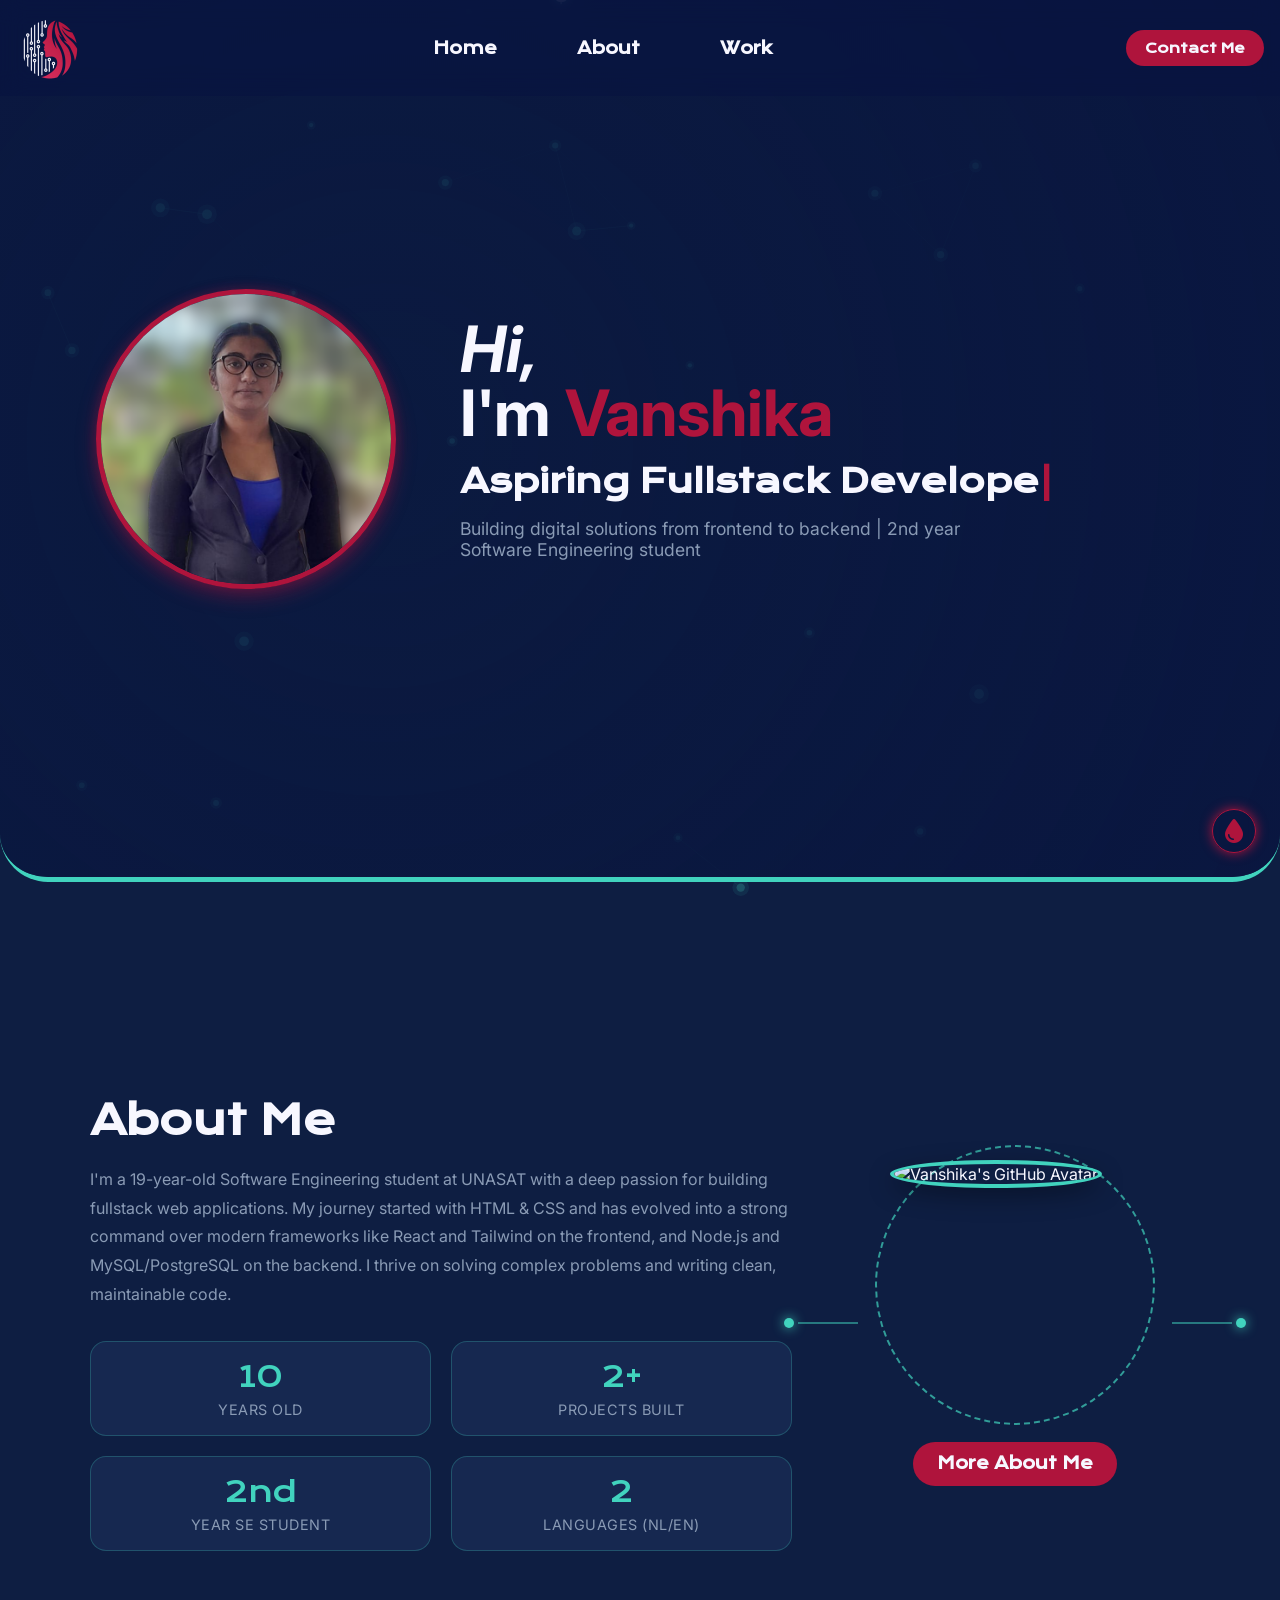
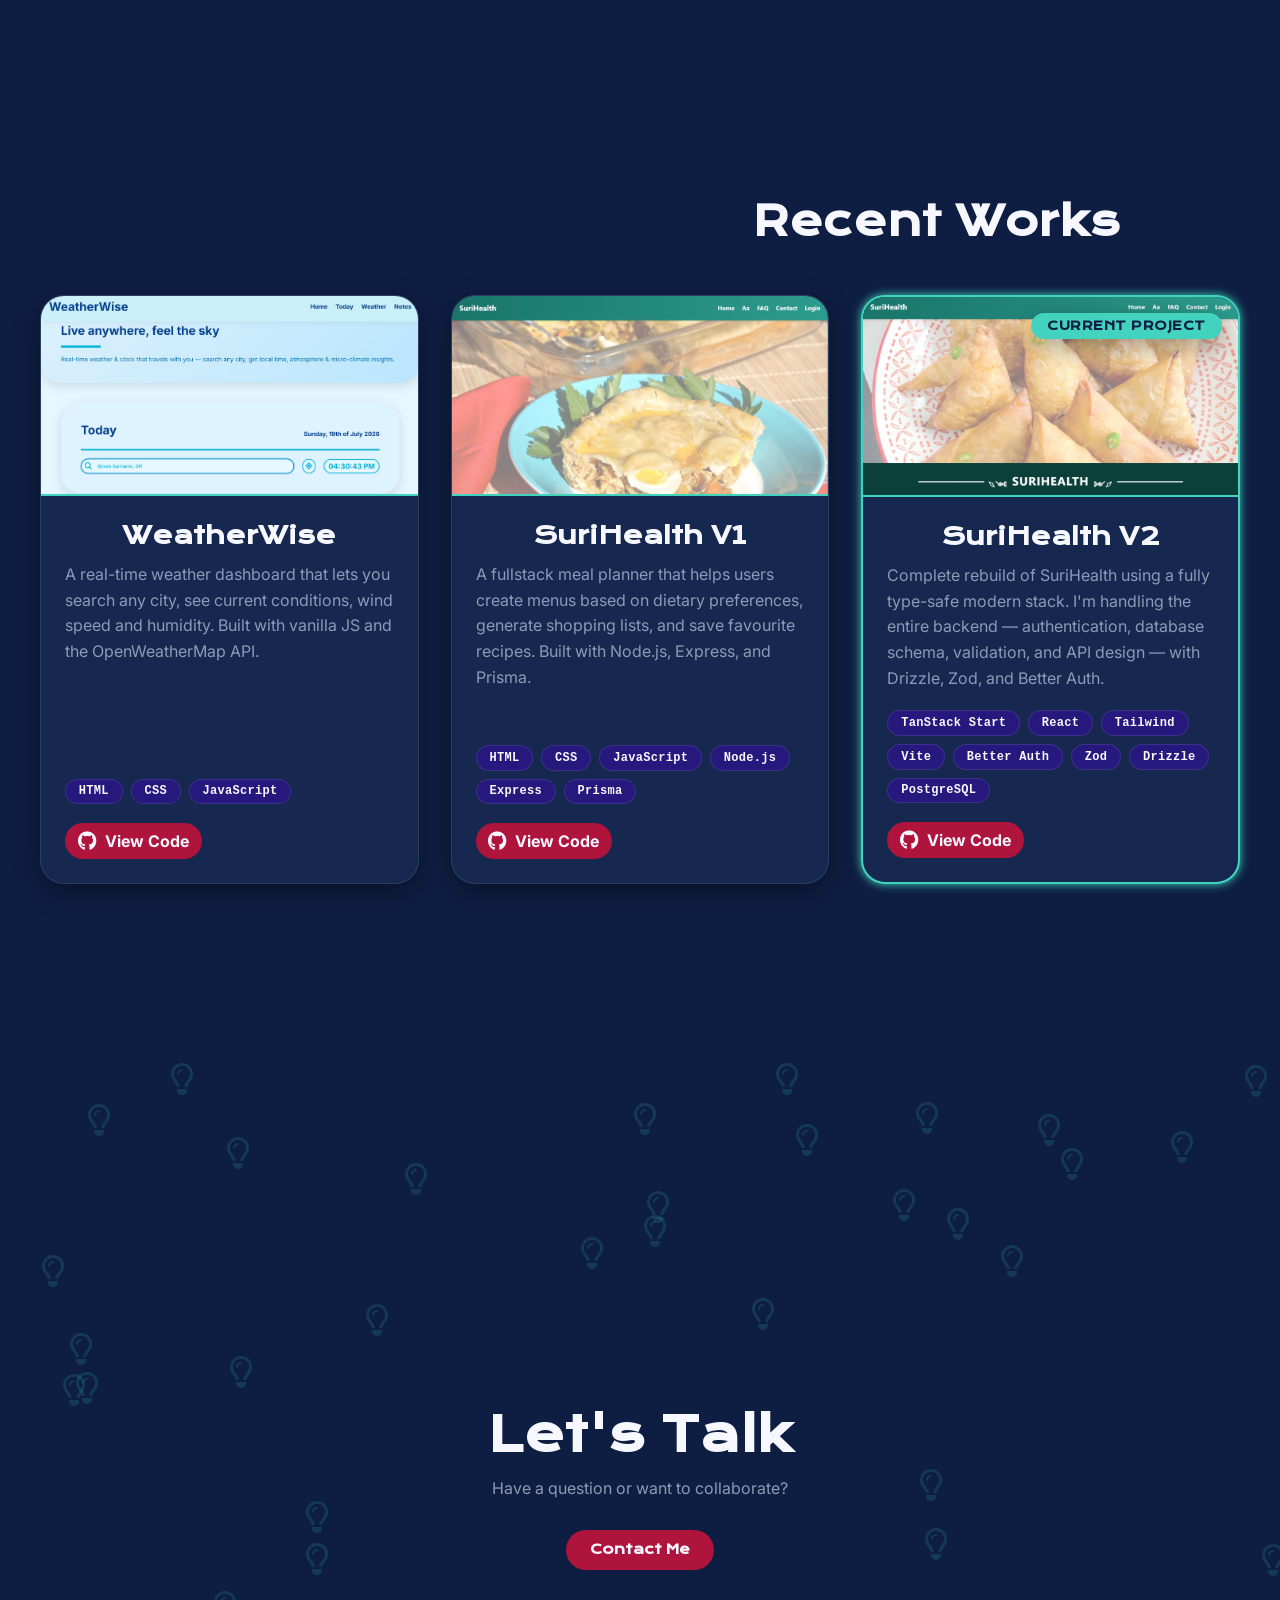
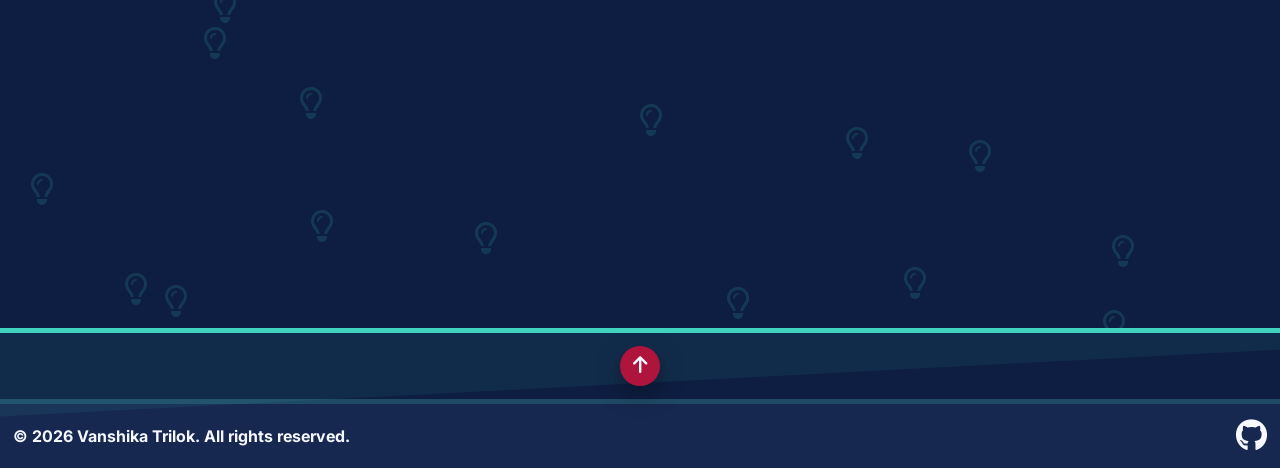
==== index.html @ d64b815c "Updated" ====
<!DOCTYPE html>
<html lang="en">
    <head>
        <meta charset="UTF-8">
        <meta name="viewport" content="width=device-width, initial-scale=1.0">
        <title>V's Portfolio</title>
        <link rel="stylesheet" href="/css/main.css">
        <link type="image/x-icon" rel="icon" href="/img/favicon.ico">
        <link href="https://fonts.googleapis.com/css2?family=Inter:opsz@14..32&display=swap" rel="stylesheet" />
        <link href="https://fonts.googleapis.com/css2?family=Krona+One&display=swap" rel="stylesheet">
        <link rel="stylesheet" href="https://cdnjs.cloudflare.com/ajax/libs/font-awesome/6.5.1/css/all.min.css">
    </head>
    <body>
        <header>
            <img src="/img/portfolio-logo.png" alt="V's Portfolio Logo" class="logo">
            <button class="hamburger" id="hamburger" aria-label="Toggle menu">
                <span></span>
                <span></span>
                <span></span>
            </button>
            <a href="/" class="nav-link active">Home</a>
            <a href="/about.html" class="nav-link">About</a>
            <a href="/work.html" class="nav-link">Work</a>
            <button id="contact-btn">
                Contact Me
                <span class="arrow-circle"><i class="fa-solid fa-arrow-right"></i></span>
            </button>
        </header>

        <main class="home-page">
            <canvas id="nodeCanvas" aria-hidden="true"></canvas>
             <section class="hero-section">
                    <canvas id="heroCanvas" aria-hidden="true"></canvas>

                <button class="hero-toggle" id="heroToggle" aria-label="Change hero animation" title="Change animation">
                    <i class="fa-solid fa-droplet"></i>
                </button>

                <div class="hero-container">
                    <div class="hero-image">
                        <img src="/img/my-img.png" alt="Vanshika" class="hero-img">
                    </div>
                    <div class="hero-content">
                    <h1><i>Hi,</i> <br> I'm <span class="highlight">Vanshika</span></h1>
                    <h2>
                        <span id="typing-text"></span>
                        <span class="cursor" aria-hidden="true">|</span>
                    </h2>
                    <p>Building digital solutions from frontend to backend | 2nd year Software Engineering student</p>
                    </div>
                </div>
            </section>

            <section class="about-section">
                <div class="about-container">
                    <!-- LEFT SIDE -->
                    <div class="about-text">
                        <h2>About Me</h2>
                        
                        <p class="intro-text">
                            I'm a 19-year-old Software Engineering student at UNASAT with a deep passion for building fullstack web applications. 
                            My journey started with HTML & CSS and has evolved into a strong command over modern frameworks like React and Tailwind 
                            on the frontend, and Node.js and MySQL/PostgreSQL on the backend. I thrive on solving complex problems and writing 
                            clean, maintainable code.
                        </p>

                        <div class="stats-grid">
                            <div class="stat-item">
                                <span class="stat-number">19</span>
                                <span class="stat-label">Years Old</span>
                            </div>
                            <div class="stat-item">
                                <span class="stat-number">2+</span>
                                <span class="stat-label">Projects Built</span>
                            </div>
                            <div class="stat-item">
                                <span class="stat-number">2nd</span>
                                <span class="stat-label">Year SE Student</span>
                            </div>
                            <div class="stat-item">
                                <span class="stat-number">2</span>
                                <span class="stat-label">Languages (NL/EN)</span>
                            </div>
                        </div>
                    </div>

                    <!-- RIGHT SIDE -->
                    <div class="about-img-wrapper">
                        <div class="tech-stripe tech-stripe-left">
                            <span class="stripe-line"></span>
                            <span class="stripe-node"></span>
                        </div>
                        <div class="tech-stripe tech-stripe-right">
                            <span class="stripe-line"></span>
                            <span class="stripe-node"></span>
                        </div>

                        <div class="avatar-container" id="avatarContainer">
                            <div class="avatar-ring" id="avatarRing"></div>
                            <img src="https://github.com/viraitrisha.png" 
                                alt="Vanshika's GitHub Avatar" 
                                class="about-img">
                            <div class="code-comment" id="codeComment">/* 404 sleep not found */</div>
                        </div>
                        
                        <a href="/about.html" id="about-button" class="about-btn">
                            More About Me
                            <span class="arrow-circle"><i class="fa-solid fa-arrow-right"></i></span>
                        </a>
                    </div>
                </div>
            </section>
            
            <section class="works-section">
                <h2>Recent Works</h2>
                <div class="works-container">
                    <div class="work-card">
                        <img src="/img/projects/weatherwise.png" alt="WeatherWise" class="work-image">
                        <div class="work-info">
                            <h3>WeatherWise</h3>
                            <p>
                                A real-time weather dashboard that lets you search any city, see current conditions, 
                                wind speed and humidity. Built with vanilla JS and the OpenWeatherMap API.
                            </p>
                            <div class="work-tools">
                                <span class="tool-tag">HTML</span>
                                <span class="tool-tag">CSS</span>
                                <span class="tool-tag">JavaScript</span>
                            </div>
                            <a href="https://github.com/viraitrisha/WeatherWise" target="_blank" rel="noopener noreferrer" class="work-link">
                                <i class="fa-brands fa-github"></i> View Code
                            </a>
                        </div>
                    </div>

                    <div class="work-card">
                        <img src="/img/projects/surihealth-v1.png" alt="SuriHealth V1" class="work-image">
                        <div class="work-info">
                            <h3>SuriHealth V1</h3>
                            <p>
                                A fullstack meal planner that helps users create menus based on dietary preferences, 
                                generate shopping lists, and save favourite recipes. Built with Node.js, Express, and Prisma.
                            </p>
                            <div class="work-tools">
                                <span class="tool-tag">HTML</span>
                                <span class="tool-tag">CSS</span>
                                <span class="tool-tag">JavaScript</span>
                                <span class="tool-tag">Node.js</span>
                                <span class="tool-tag">Express</span>
                                <span class="tool-tag">Prisma</span>
                            </div>
                            <a href="https://github.com/viraitrisha/Surihealth-Old" target="_blank" rel="noopener noreferrer" class="work-link">
                                <i class="fa-brands fa-github"></i> View Code
                            </a>
                        </div>
                    </div>

                    <div class="work-card featured">
                        <span class="current-badge">Current Project</span>
                        <img src="/img/projects/surihealth-v2.png" alt="SuriHealth V2" class="work-image">
                        <div class="work-info">
                            <h3>SuriHealth V2</h3>
                            <p>
                                Complete rebuild of SuriHealth using a fully type-safe modern stack. I'm handling the entire 
                                backend — authentication, database schema, validation, and API design — with Drizzle, Zod, 
                                and Better Auth.
                            </p>
                            <div class="work-tools">
                                <span class="tool-tag">TanStack Start</span>
                                <span class="tool-tag secret-tag">React</span>
                                <span class="tool-tag">Tailwind</span>
                                <span class="tool-tag">Vite</span>
                                <span class="tool-tag secret-tag">Better Auth</span>
                                <span class="tool-tag">Zod</span>
                                <span class="tool-tag">Drizzle</span>
                                <span class="tool-tag secret-tag">PostgreSQL</span>
                            </div>
                            <a href="https://github.com/viraitrisha/surihealth" target="_blank" rel="noopener noreferrer" class="work-link">
                                <i class="fa-brands fa-github"></i> View Code
                            </a>
                        </div>
                    </div>
                </div>
            </section>

            <section class="contact-section">
                <div class="contact-container">
                    <h2>Let's Talk</h2>
                    <p>Have a question or want to collaborate?</p>
                    <button id="home-contact-btn" class="home-contact-btn">
                        Contact Me
                        <span class="arrow-circle"><i class="fa-solid fa-arrow-right"></i></span>
                    </button>
                </div>
                <div class="bulb-field" id="bulbField" aria-hidden="true"></div>
            </section>
        </main>
        
        <footer>
            <div class="footer-top">
                <button class="scroll-top-btn" id="scrollTopBtn" aria-label="Scroll to top">
                    <span class="arrow-circle"><i class="fa-solid fa-arrow-up"></i></span>
                </button>
            </div>
            <div class="footer-bottom">
                <p>&copy; 2026 Vanshika Trilok. All rights reserved.</p>
                <a href="https://github.com/viraitrisha" rel="noopener noreferrer" target="_blank" aria-label="GitHub">
                    <i class="fa-brands fa-github"></i>
                </a>
            </div>
        </footer>

        <script src="/js/main.js"></script>

    </body>
</html>
---- css/main.css ----
:root {
    --background: #0E1E42;
    --navigation: rgba(9, 21, 64, 0.75);
    --card: #162850;

    --primary-text: #F7F7FF;
    --secondary-text: #8A9BB5;

    --accent: #41D3BE;
    --accent-glow: 0 0 10px var(--accent);
    --cta-btn: #AF143C;
    --cta-hover: linear-gradient(135deg, #AF143C, #D62D5C);
    --btn-shadow:
        0 8px 20px rgba(175, 20, 60, 0.4),
        0 0 12px rgba(175, 20, 60, 0.25);

    --tags: #27187D;
    --bulp: #41D3BE;

    --focus: 0 0 0 3px rgba(65, 211, 190, 0.45);
    --text-shadow: 0 2px 8px rgba(0, 0, 0, 0.5);
    --faint-border: 1px solid rgba(255, 255, 255, 0.1);

    --card-shadow: 0 8px 24px rgba(0, 0, 0, 0.35);
    --card-hover:
        0 12px 32px rgba(0, 0, 0, 0.45),
        0 0 16px rgba(65, 211, 190, 0.2);

    --transition: all 0.3s ease;
}

body.light-mode {
    --background: #F4F6FA;
    --card: #FFFFFF;

    --primary-text: #1A1A2E;
    --secondary-text: #4A5568;

    --accent: #0F766E;
    --cta-btn: #B91C3B;
    --cta-hover: linear-gradient(135deg, #B91C3B, #E11D48);

    --tags: #4338CA;
    --bulp: #F5C518;

    --btn-shadow:
        0 8px 20px rgba(185, 28, 59, 0.25),
        0 0 12px rgba(185, 28, 59, 0.15);
    --text-shadow: none;
    --faint-border: 1px solid rgba(0, 0, 0, 0.08);

    --card-shadow: 0 8px 24px rgba(0, 0, 0, 0.06);
    --card-hover:
        0 12px 32px rgba(0, 0, 0, 0.1),
        0 0 16px rgba(15, 118, 126, 0.15);

    --navigation: rgba(9, 21, 64, 0.95);
}

body.light-mode .hero-section::after {
    background: radial-gradient(
        circle at 30% 50%,
        rgba(240, 245, 250, 0.4) 0%,
        rgba(240, 245, 250, 0.85) 100%
    );
}

body.light-mode .nav-link {
    color: #F7F7FF;
}

body.light-mode .nav-link:hover {
    color: var(--accent);
}

body.light-mode .avatar-ring {
    border-color: var(--accent);
}

body.light-mode .bulb {
    color: var(--bulp);
}
body.light-mode .bulb:hover {
    text-shadow: 0 0 12px var(--bulp), 0 0 30px var(--bulp);
}

body.light-mode .terminal-msg {
    background: rgba(0,0,0,0.9);
    color: #41D3BE;
}

/* ========== CONSTANT ========== */
* {
    box-sizing: border-box;
    padding: 0;
    margin: 0;
}

body {
    font-family: 'Inter', sans-serif;
    background: var(--background);
    color: var(--primary-text);
    transition: var(--transition);
}

.logo {
    width: 4rem;
    height: auto;
    margin-right: auto;
    transition: var(--transition);
}

.logo:hover {
    transform: translateY(-1px) scale(1.03);
}

.highlight {
    background: var(--cta-btn);
    -webkit-background-clip: text;
    -webkit-text-fill-color: transparent;
    background-clip: text;
    cursor: pointer;
    transition: text-shadow 0.3s ease;
}

.highlight:hover {
    text-shadow:
        0 0 20px rgba(214, 45, 92, 0.8),
        0 0 40px rgba(175, 20, 60, 0.5),
        0 0 60px rgba(175, 20, 60, 0.25);
}
/* ========== TYPOGRAPHY ========== */
h2, h3, h4, h5, h6 {
    font-family: 'Krona One', sans-serif;
    font-weight: bold;
}

h1 {
    font-size: 4rem;
}

h2 {
    font-size: 3rem;
}

h3 {
    font-size: 2.5rem;
}

/* ========== BUTTONS ========== */
.about-btn,
#contact-btn,
.home-contact-btn,
.view-code-btn {
    text-decoration: none;
    display: inline-flex;
    align-items: center;
    white-space: nowrap;
    position: relative;
    overflow: hidden;
    border-radius: 5rem;
    font-family: 'Krona One', sans-serif;
    font-weight: bold;
    background: var(--cta-btn);
    color: var(--primary-text);
    border: none;
    cursor: pointer;
    transition: var(--transition), padding-right 0.3s ease;
}

#contact-btn {
    padding: 0.6rem 1.2rem;
    margin-left: auto;
}

.about-btn,
.home-contact-btn {
    padding: 0.7rem 1.5rem;
}

.about-btn .arrow-circle,
#contact-btn .arrow-circle,
.home-contact-btn .arrow-circle,
.view-code-btn .arrow-circle {
    position: absolute;
    right: -1.5rem;
    top: 50%;
    transform: translateY(-50%);
    width: 1.5rem;
    height: 1.5rem;
    border-radius: 50%;
    display: flex;
    align-items: center;
    justify-content: center;
    color: var(--primary-text);
    font-size: 1rem;
    font-weight: bold;
    line-height: 1;
    opacity: 0;
    transition: right 0.45s cubic-bezier(0.4, 0, 0.2, 1), opacity 0.3s ease 0.1s;
}

.about-btn:hover,
#contact-btn:hover,
.home-contact-btn:hover,
.view-code-btn:hover {
    background: var(--cta-hover);
    box-shadow: var(--btn-shadow);
    transform: translateY(-1px) scale(1.03);
}

#contact-btn:hover,
.home-contact-btn:hover {
    padding-right: 2.5rem;
}

.about-btn:hover {
    padding-right: 2.7rem;
}

.about-btn:hover .arrow-circle,
#contact-btn:hover .arrow-circle,
.home-contact-btn:hover .arrow-circle,
.view-code-btn:hover .arrow-circle {
    right: 0.5rem;
    opacity: 1;
}

.about-btn::after,
#contact-btn::after,
.home-contact-btn::after,
.view-code-btn::after {
    content: "";
    position: absolute;
    top: 0;
    left: -100%;
    width: 100%;
    height: 100%;
    background: linear-gradient(90deg, transparent, rgba(255, 255, 255, 0.15), transparent);
    transition: left 0.5s ease;
}

.about-btn:hover::after,
#contact-btn:hover::after,
.home-contact-btn:hover::after,
.view-code-btn:hover::after {
    left: 100%;
}

/* ========== NAVIGATION ========== */
header {
    position: fixed;
    width: 100%;
    top: 0;
    left: 0;
    z-index: 1000;
    display: flex;
    align-items: center;
    gap: 5rem;
    padding: 1rem;
    background: var(--navigation);
    border-bottom: 5px solid var(--faint-border);
    -webkit-backdrop-filter: blur(12px);
    backdrop-filter: blur(12px);
}

.nav-link {
    font-family: 'Krona One', sans-serif;
    text-decoration: none;
    font-weight: bold;
    font-size: 1rem;
    color: var(--primary-text);
    position: relative;
    transition: var(--transition);
}

.nav-link::after {
    content: '';
    position: absolute;
    bottom: -4px;
    left: 0;
    width: 0%;
    height: 2px;
    background: var(--accent);
    transition: width 0.3s ease;
}

.nav-link:hover {
    color: var(--accent);
}

.nav-link:hover::after {
    width: 100%;
}

.nav-link.active {
    color: var(--accent);
    opacity: 0.65;
}

/* ========== FOOTER ========== */
footer {
    position: relative;
    background-color: var(--background);
    color: var(--primary-text);
    border-top: 5px solid var(--accent);
    padding: 0;
    overflow: hidden;
    z-index: 0;
}

footer::before {
    content: "";
    position: absolute;
    top: -50px;
    left: -10%;
    width: 120%;
    height: 100px;
    background: var(--accent);
    opacity: 0.08;
    transform: rotate(-3deg);
    pointer-events: none;
}

.footer-top {
    display: flex;
    justify-content: center;
    padding: 0.8rem;
    position: relative;
}

.scroll-top-btn {
    display: inline-flex;
    align-items: center;
    justify-content: center;
    width: 40px;
    height: 40px;
    border-radius: 50%;
    background: var(--cta-btn);
    color: var(--primary-text);
    border: none;
    cursor: pointer;
    transition: var(--transition);
    box-shadow: var(--card-shadow);
    position: relative;
    overflow: hidden;
}

.scroll-top-btn .arrow-circle {
    font-size: 1.2rem;
    font-weight: bold;
    line-height: 1;
    transition: transform 0.3s;
}

.scroll-top-btn:hover {
    background: var(--cta-hover);
    box-shadow: var(--btn-shadow);
    transform: translateY(-2px);
}

.scroll-top-btn:hover .arrow-circle {
    animation: arrowBounce 0.6s ease infinite;
}

@keyframes arrowBounce {
    0%, 100% { transform: translateY(0); }
    50% { transform: translateY(-4px); }
}

.footer-bottom {
    display: flex;
    align-items: center;
    justify-content: space-between;
    flex-wrap: wrap;
    gap: 1rem;
    padding: 0.8rem;
    background: var(--card);
    border-top: 5px solid rgba(65, 211, 190, 0.2);
}

.footer-bottom p {
    font-weight: bold;
}

.footer-bottom a {
    color: var(--primary-text);
    font-size: 2rem;
    transition: var(--transition);
}

.footer-bottom a:hover {
    color: var(--cta-btn);
}

/* ========== TREE BACKGROUND ========== */
#nodeCanvas {
    position: fixed;
    inset: 0;
    width: 100%;
    height: 100%;
    z-index: -1;
    pointer-events: none;
    opacity: 0.35;
}
/* ========== HERO SECTION ========== */
.hero-section {
    position: relative;
    min-height: 98vh;
    z-index: 2;
    display: flex;
    align-items: center;
    justify-content: center;
    overflow: hidden;
    isolation: isolate;
    border-bottom: 5px solid var(--accent);
    border-bottom-left-radius: 3rem;
    border-bottom-right-radius: 3rem;
}

.hero-toggle {
    position: absolute;
    bottom: 1.5rem;
    right: 1.5rem;
    z-index: 2;
    background: var(--btn-shadow);
    border: 1px solid var(--cta-btn);
    border-radius: 50%;
    width: 44px;
    height: 44px;
    display: flex;
    align-items: center;
    justify-content: center;
    color: var(--cta-btn);
    cursor: pointer;
    -webkit-backdrop-filter: blur(4px);
    backdrop-filter: blur(4px);
    transition: var(--transition);
    box-shadow: 0 0 12px var(--cta-btn);
}

.hero-toggle i {
    font-size: 1.5rem;
}

.hero-toggle:hover {
    background: var(--cta-hover);
    color: var(--background);
    box-shadow: var(--btn-shadow);
}

#heroCanvas {
    position: absolute;
    inset: 0;
    width: 100%;
    height: 100%;
    z-index: 0;
}

.hero-section::after {
    content: '';
    position: absolute;
    inset: 0;
    background: radial-gradient(
        circle at 30% 50%,
        rgba(9, 21, 64, 0.4) 0%,
        rgba(9, 21, 64, 0.8) 100%
    );
    z-index: 1;
    pointer-events: none;
}

.hero-container {
    position: relative;
    z-index: 2;
    display: flex;
    align-items: center;
    gap: 4rem;
    max-width: 1200px;
    width: 90%;
    margin: 0 auto;
    padding: 2rem;
}

.hero-image {
    flex: 1;
    max-width: 300px;
    aspect-ratio: 1 / 1; 
    border-radius: 50%;
    overflow: hidden;
    border: 5px solid var(--cta-btn);
    box-shadow: var(--btn-shadow);
}

.hero-img {
    width: 100%;
    height: 100%;
    object-fit: cover;
    display: block;
    transition: var(--transition);
}

.hero-img:hover {
    transform: scale(1.05);
}

.hero-content {
    flex: 1;
}

.hero-content h1 {
    font-size: 4rem;
    line-height: 1;
    margin-bottom: 1rem;
    font-weight: bold;
}

.hero-content h2 {
    font-size: 2rem;
    font-weight: bold;
    margin-bottom: 1rem;
    display: flex;
    align-items: center;
    flex-wrap: wrap;
}

.hero-content p {
    font-size: 1.1rem;
    line-height: 1.2;
    color: var(--secondary-text);
    max-width: 500px;
}

.cursor {
    display: inline-block;
    color: var(--cta-btn);
    font-weight: bold;
    animation: blink 0.8s step-end infinite;
    margin-left: 2px;
}

/* ========== ABOUT SECTION ========== */
.about-section {
    min-height: 98vh;
    display: flex;
    align-items: center;
    justify-content: center;
    padding: 2rem;
}

.about-container {
    display: flex;
    gap: 3rem;
    max-width: 1100px;
    width: 100%;
    align-items: center;
    flex-wrap: wrap;
    justify-content: center;
}

.about-text {
    flex: 1 1 400px;
}

.about-text h2 {
    font-size: 2.5rem;
    margin-bottom: 1.2rem;
}

.intro-text {
    line-height: 1.8;
    color: var(--secondary-text);
    margin-bottom: 2rem;
}

.stats-grid {
    display: grid;
    grid-template-columns: repeat(2, 1fr);
    gap: 1.2rem;
    margin-top: 1rem;
}

.stat-item {
    background: var(--card);
    border: 1px solid rgba(65, 211, 190, 0.25);
    border-radius: 1rem;
    padding: 1rem 0.8rem;
    text-align: center;
    transition: var(--transition);
}

.stat-item:hover {
    border-color: var(--accent);
    box-shadow: var(--card-hover);
    transform: translateY(-2px);
}

.stat-number {
    display: block;
    font-family: 'Krona One', sans-serif;
    font-size: 1.8rem;
    color: var(--accent);
    margin-bottom: 0.3rem;
}

.stat-label {
    font-size: 0.9rem;
    color: var(--secondary-text);
    text-transform: uppercase;
    letter-spacing: 0.5px;
}

.about-img-wrapper {
    flex: 0 0 350px;
    position: relative;
    display: flex;
    flex-direction: column;
    align-items: center;
    gap: 2rem;
}

.tech-stripe {
    position: absolute;
    top: 50%;
    transform: translateY(-50%);
    display: flex;
    align-items: center;
    pointer-events: none;
}

.tech-stripe-left {
    left: -60px;
    right: auto;
}
.tech-stripe-right {
    right: -60px;
    left: auto;
}

.stripe-line {
    width: 60px;
    height: 2px;
    background: var(--accent);
    opacity: 0.5;
    transform-origin: left center;
}

.tech-stripe-right .stripe-line {
    transform-origin: right center;
}

.stripe-node {
    width: 10px;
    height: 10px;
    border-radius: 50%;
    background: var(--accent);
    margin: 0 4px;
    box-shadow: 0 0 12px var(--accent);
    animation: nodePulse 2s infinite;
}

.tech-stripe-left .stripe-node {
    order: -1;
    margin-right: 4px;
}
.tech-stripe-right .stripe-node {
    margin-left: 4px;
}

@keyframes nodePulse {
    0%, 100% { transform: scale(1); opacity: 0.8; }
    50% { transform: scale(1.4); opacity: 1; }
}

.avatar-container {
    position: relative;
    width: 250px;
    height: 250px;
}

.about-img {
    width: 100%;
    height: 100%;
    border-radius: 50%;
    object-fit: cover;
    border: 4px solid var(--accent);
    box-shadow: var(--card-shadow);
    transition: var(--transition);
    position: relative;
    z-index: 2;
}

.about-img:hover {
    transform: scale(1.03);
    box-shadow: var(--card-hover);
    border-color: var(--cta-btn);
}

.avatar-ring {
    position: absolute;
    inset: -15px;
    border-radius: 50%;
    border: 2px dashed var(--accent);
    opacity: 0.7;
    animation: ringRotate 20s linear infinite;
    z-index: 1;
    pointer-events: none;
}

@keyframes ringRotate {
    from { transform: rotate(0deg); }
    to { transform: rotate(360deg); }
}

.code-comment {
    position: absolute;
    top: -35px;
    right: -50px;
    background: var(--tags);
    color: var(--primary-text);
    font-family: 'JetBrains Mono', 'Fira Code', monospace;
    font-size: 0.85rem;
    padding: 0.4rem 0.8rem;
    border-radius: 12px;
    border: 1px solid var(--accent);
    opacity: 0;
    transform: translateY(8px);
    transition: opacity 0.3s ease, transform 0.3s ease;
    white-space: nowrap;
    pointer-events: none;
    z-index: 5;
}

.code-comment::after {
    content: '';
    position: absolute;
    bottom: -8px;
    left: 50%;
    transform: translateX(-50%);
    width: 0;
    height: 0;
    border-left: 8px solid transparent;
    border-right: 8px solid transparent;
    border-top: 8px solid var(--accent);
}

.avatar-container:hover .code-comment {
    opacity: 1;
    transform: translateY(0);
}

/* ========== WORKS SECTION ========== */
.works-section {
    padding: 2rem;
    min-height: 98vh;
    display: flex;
    flex-direction: column;
    align-items: center;
}

.works-section h2 {
    font-size: 2.5rem;
    margin-bottom: 3rem;
    margin-left: auto;
    margin-right: 8rem;
    position: relative;
    display: inline-block;
}

.works-container {
    display: grid;
    grid-template-columns: repeat(auto-fit, minmax(320px, 1fr));
    gap: 2rem;
    width: 100%;
    max-width: 1200px;
}

.work-card {
    background: var(--card);
    border: var(--faint-border);
    border-radius: 1.5rem;
    overflow: hidden;
    display: flex;
    flex-direction: column;
    transition: var(--transition);
    box-shadow: var(--card-shadow);
    position: relative;
}

.work-card:hover {
    transform: translateY(-6px);
    box-shadow: var(--card-hover);
    border-color: var(--accent);
}

.work-image {
    width: 100%;
    height: 200px;
    object-fit: cover;
    display: block;
    border-bottom: 2px solid var(--accent);
    transition: transform 0.4s ease;
}

.work-card:hover .work-image {
    transform: scale(1.03);
}

.work-info {
    padding: 1.5rem;
    display: flex;
    flex-direction: column;
    flex: 1;
}

.work-info h3 {
    text-align: center;
    font-size: 1.5rem;
    margin-bottom: 0.7rem;
    color: var(--primary-text);
}

.work-info p {
    line-height: 1.6;
    color: var(--secondary-text);
    margin-bottom: 1.2rem;
    flex: 1;
}

.work-tools {
    display: flex;
    flex-wrap: wrap;
    gap: 0.5rem;
    margin-bottom: 1.2rem;
}

.tool-tag {
    background: var(--tags);
    color: var(--primary-text);
    font-family: 'JetBrains Mono', monospace;
    font-size: 0.75rem;
    font-weight: bold;
    letter-spacing: 0.3px;
    padding: 0.3rem 0.8rem;
    border-radius: 2rem;
    border: var(--faint-border);
    transition: var(--transition);
    cursor: default;
}

.tool-tag:hover {
    background: var(--accent);
    color: var(--background);
    border-color: var(--accent);
    box-shadow: var(--accent-glow);
}

.tool-tag.secret-tag:hover {
    background: var(--cta-btn);
    color: var(--primary-text);
    border-color: var(--cta-btn);
    box-shadow: 0 0 12px var(--cta-btn);
    transform: scale(1.05);
}

.work-link {
    position: relative;
    overflow: hidden;
    display: inline-flex;
    align-items: center;
    gap: 0.5rem;
    background: var(--cta-btn);
    color: var(--primary-text);
    text-decoration: none;
    font-weight: bold;
    padding: 0.5rem 0.8rem;
    border-radius: 5rem;
    margin-top: auto;
    transition: var(--transition), color 0.3s ease;
    width: fit-content;
}

.work-link i {
    font-size: 1.2rem;
}

.work-link:hover {
    background: var(--cta-hover);
    box-shadow: var(--btn-shadow);
    transform: scale(1.03);
}

.work-link::after {
    content: "";
    position: absolute;
    top: 0;
    left: -100%;
    width: 100%;
    height: 100%;
    background: linear-gradient(90deg, transparent, rgba(255, 255, 255, 0.25), transparent);
    transition: left 0.6s ease;
    z-index: 1;
    pointer-events: none;
}

.work-link:hover::after {
    left: 100%;
}

.work-card.featured {
    border: 2px solid var(--accent);
    box-shadow: var(--accent-glow);
}

.current-badge {
    position: absolute;
    top: 1rem;
    right: 1rem;
    background: var(--accent);
    box-shadow: var(--card-shadow);
    color: var(--background);
    font-family: 'Krona One', sans-serif;
    font-size: 0.75rem;
    font-weight: bold;
    padding: 0.3rem 1rem;
    border-radius: 2rem;
    text-transform: uppercase;
    letter-spacing: 0.5px;
    z-index: 2;
    pointer-events: none;
    transition: var(--transition);
}

.works-section.terminal .works-container {
    display: block;
    text-align: center;
}

.works-section.terminal .work-card {
    display: none;
}

.works-section.terminal::before {
    content: '';
    position: fixed;
    top: 0;
    left: 0;
    width: 100%;
    height: 100%;
    background: #000;
    z-index: 999;
    animation: matrixOverlay 3s ease-out forwards;
    pointer-events: none;
}

@keyframes matrixOverlay {
    0% { opacity: 0.8; }
    50% { opacity: 1; }
    100% { opacity: 0; }
}

.terminal-msg {
    position: relative;
    z-index: 1000;
    font-family: 'JetBrains Mono', 'Fira Code', monospace;
    color: var(--accent);
    font-size: 1.5rem;
    white-space: pre-wrap;
    text-align: left;
    max-width: 1200px;
    margin: 0 auto;
    padding: 2rem;
    background: rgba(0,0,0,0.85);
    border: 2px solid var(--accent);
    border-radius: 10px;
    box-shadow: 0 0 30px var(--accent);
    animation: fadeInUp 0.5s ease;
}

@keyframes fadeInUp {
    from { opacity: 0; transform: translateY(20px); }
    to { opacity: 1; transform: translateY(0); }
}

/* ========== CONTACT SECTION ========== */
.contact-section {
    position: relative;
    min-height: 98vh;
    display: flex;
    align-items: center;
    justify-content: center;
    overflow: hidden;
    isolation: isolate;
    padding: 2rem;
}

.contact-container {
    position: relative;
    z-index: 2;
    text-align: center;
    max-width: 500px;
}

.contact-container h2 {
    font-family: 'Krona One', sans-serif;
    margin-bottom: 0.8rem;
}

.contact-container p {
    color: var(--secondary-text);
    margin-bottom: 2rem;
}

.bulb-field {
    position: absolute;
    inset: 0;
    z-index: 1;
    pointer-events: none;
}

.bulb {
    position: absolute;
    color: var(--bulp);
    font-size: 2rem;
    opacity: 0.15;
    cursor: pointer;
    pointer-events: auto;
    transition: opacity 0.3s, transform 0.2s, text-shadow 0.3s;
    animation: bulbFloat 3s ease-in-out infinite;
}

.bulb:hover {
    opacity: 1;
    transform: scale(1.4);
    text-shadow: 0 0 12px var(--accent), 0 0 30px var(--accent);
}

.bulb:nth-child(odd) { animation-delay: 0s; }
.bulb:nth-child(even) { animation-delay: 1.5s; }

@keyframes bulbFloat {
    0%, 100% { transform: translateY(0); }
    50% { transform: translateY(-6px); }
}

/* ========== HAMBURGER MENU ========== */
.hamburger {
    display: none;
    flex-direction: column;
    justify-content: center;
    align-items: center;
    gap: 5px;
    background: transparent;
    border: none;
    cursor: pointer;
    padding: 0.4rem;
    z-index: 1100;
}

.hamburger span {
    display: block;
    width: 26px;
    height: 3px;
    background: var(--primary-text);
    border-radius: 3px;
    transition: var(--transition);
}

.nav-open .hamburger span:nth-child(1) {
    transform: translateY(8px) rotate(45deg);
}

.nav-open .hamburger span:nth-child(2) {
    opacity: 0;
}

.nav-open .hamburger span:nth-child(3) {
    transform: translateY(-8px) rotate(-45deg);
}

/* ========== RESPONSIVENESS ========== */
/* Tablet */
@media (max-width: 1024px) {
    h1 { 
        font-size: 3rem; 
    }

    h2 { 
        font-size: 2.4rem; 
    }

    h3 { 
        font-size: 2rem;
    }

    header {
        gap: 2.5rem;
        padding: 0.8rem;
    }

    .hero-container {
        gap: 2rem;
        flex-direction: column-reverse;
        text-align: center;
    }

    .hero-image {
        max-width: 250px;
        margin: 0 auto;
    }

    .hero-content h1 {
        font-size: 3rem;
    }

    .hero-content h2 {
        font-size: 1.6rem;
    }

    .about-container {
        gap: 2rem;
    }

    .works-section h2 {
        margin-right: 2rem;
    }

    .works-container {
        grid-template-columns: repeat(auto-fit, minmax(280px, 1fr));
    }

    .contact-container h2 {
        font-size: 2.5rem;
    }
}

/* Mobile */
@media (max-width: 768px) {
    .hamburger {
        display: flex;
    }

    header {
        flex-wrap: wrap;
        gap: 1rem;
        justify-content: space-between;
    }

    .nav-link,
    #contact-btn {
        display: none;
    }

    body.nav-open .nav-link,
    body.nav-open #contact-btn {
        display: flex;
    }

    body.nav-open .nav-link {
        width: 100%;
        text-align: center;
        justify-content: center;
        padding: 0.5rem 0;
    }

    body.nav-open #contact-btn {
        width: 100%;
        margin: 0.5rem 0;
        justify-content: center;
    }

    body.nav-open header {
        flex-direction: column;
        align-items: stretch;
        gap: 0.3rem;
        padding-bottom: 1rem;
    }

    .hamburger {
        position: absolute;
        top: 1rem;
        right: 1rem;
    }

    h1 { 
        font-size: 2rem;
    }

    h2 { 
        font-size: 1.8rem; 
    }

    h3 { 
        font-size: 1.5rem; 
    }

    header {
        gap: 1.2rem;
        padding: 0.6rem;
        flex-wrap: wrap;
        justify-content: center;
    }

    .logo {
        width: 3rem;
    }

    #contact-btn {
        margin-left: 0;
        padding: 0.5rem 1rem;
        font-size: 0.9rem;
    }

    .hero-section {
        min-height: 85vh;
        border-bottom-left-radius: 2rem;
        border-bottom-right-radius: 2rem;
    }

    .hero-container {
        padding: 1rem;
    }

    .hero-image {
        max-width: 200px;
    }

    .hero-content h1 {
        font-size: 2.5rem;
    }

    .hero-content h2 {
        font-size: 1.3rem;
    }

    .about-section {
        min-height: auto;
        padding: 1.5rem;
    }

    .about-container {
        flex-direction: column;
        gap: 2rem;
    }

    .about-img-wrapper {
        flex: 0 0 auto;
        width: 100%;
        max-width: 280px;
    }

    .avatar-container {
        width: 200px;
        height: 200px;
    }

    .tech-stripe {
        display: none;
    }

    .stats-grid {
        gap: 0.8rem;
    }

    .works-section h2 {
        margin-right: auto;
        margin-left: auto;
        text-align: center;
    }

    .works-container {
        grid-template-columns: 1fr;
    }

    .contact-section {
        min-height: 70vh;
    }

    .contact-container h2 {
        font-size: 2rem;
    }

    .contact-container p {
        font-size: 0.95rem;
    }
}
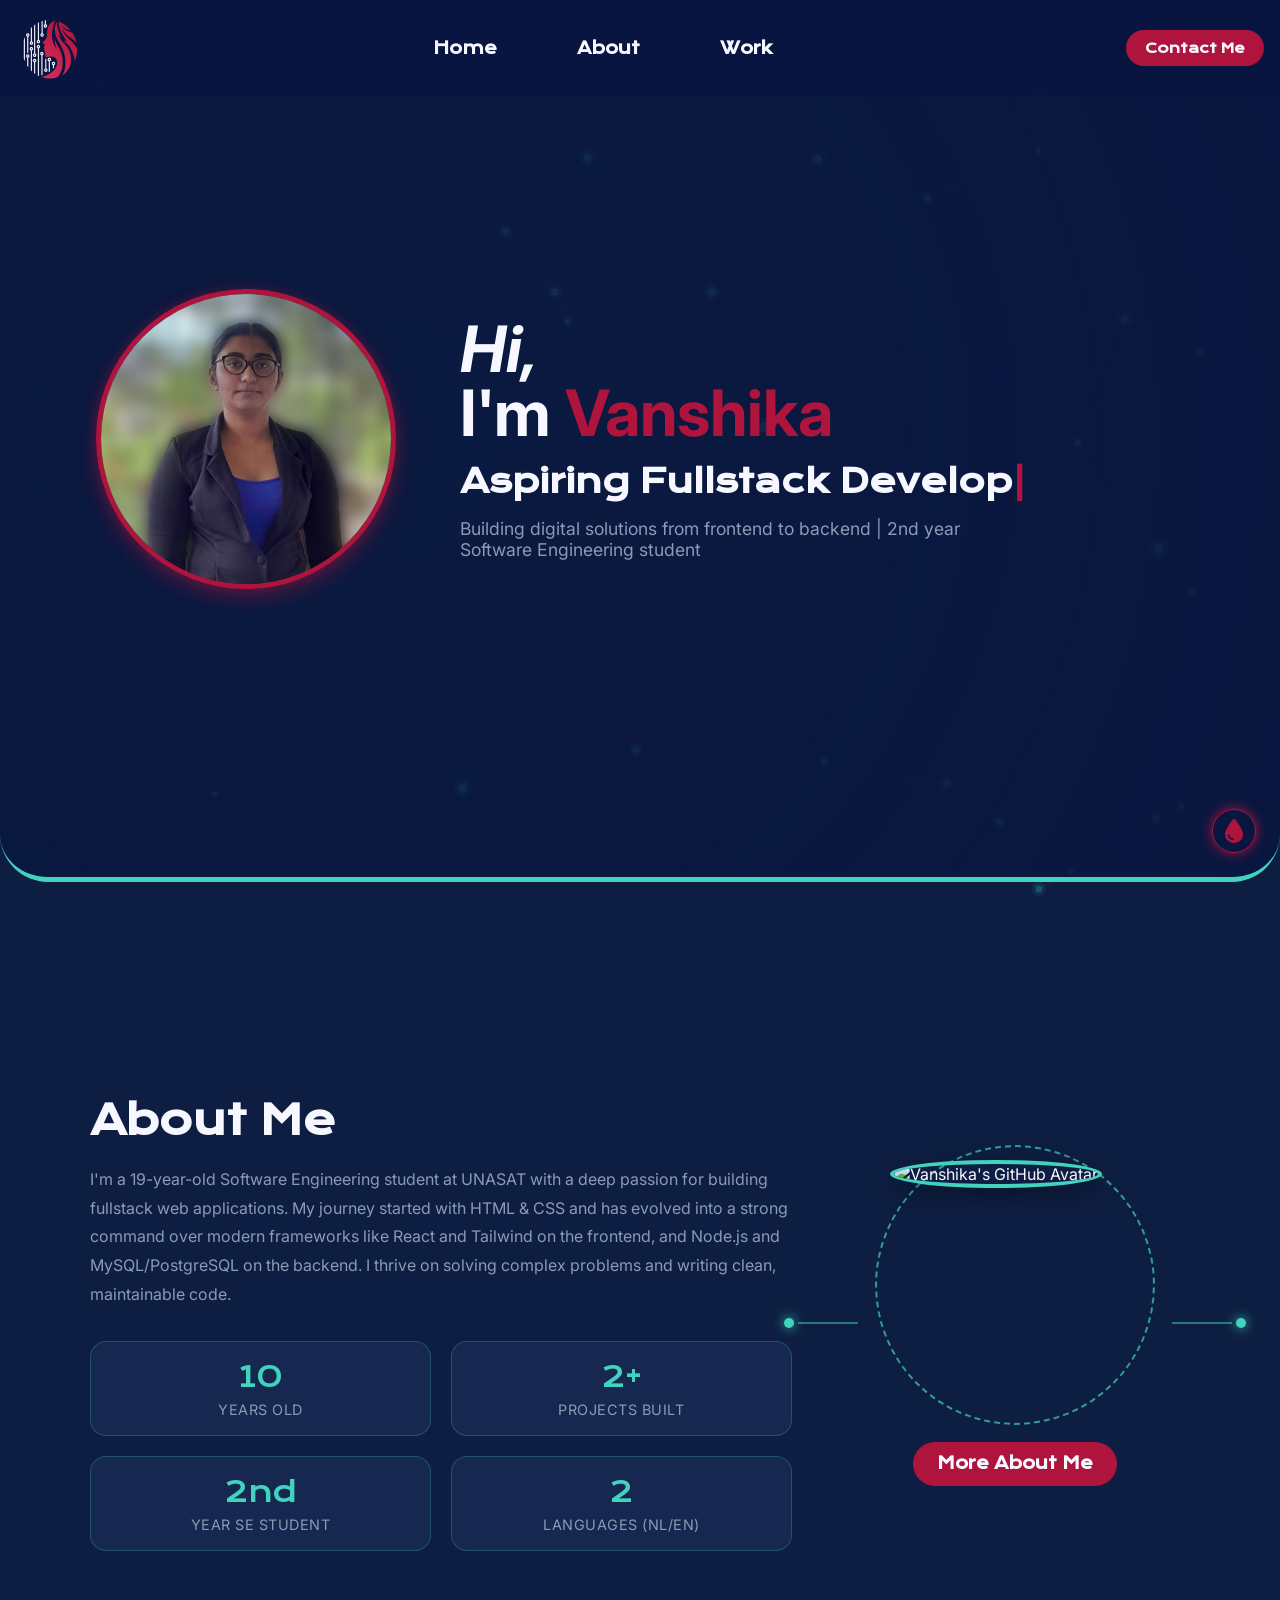
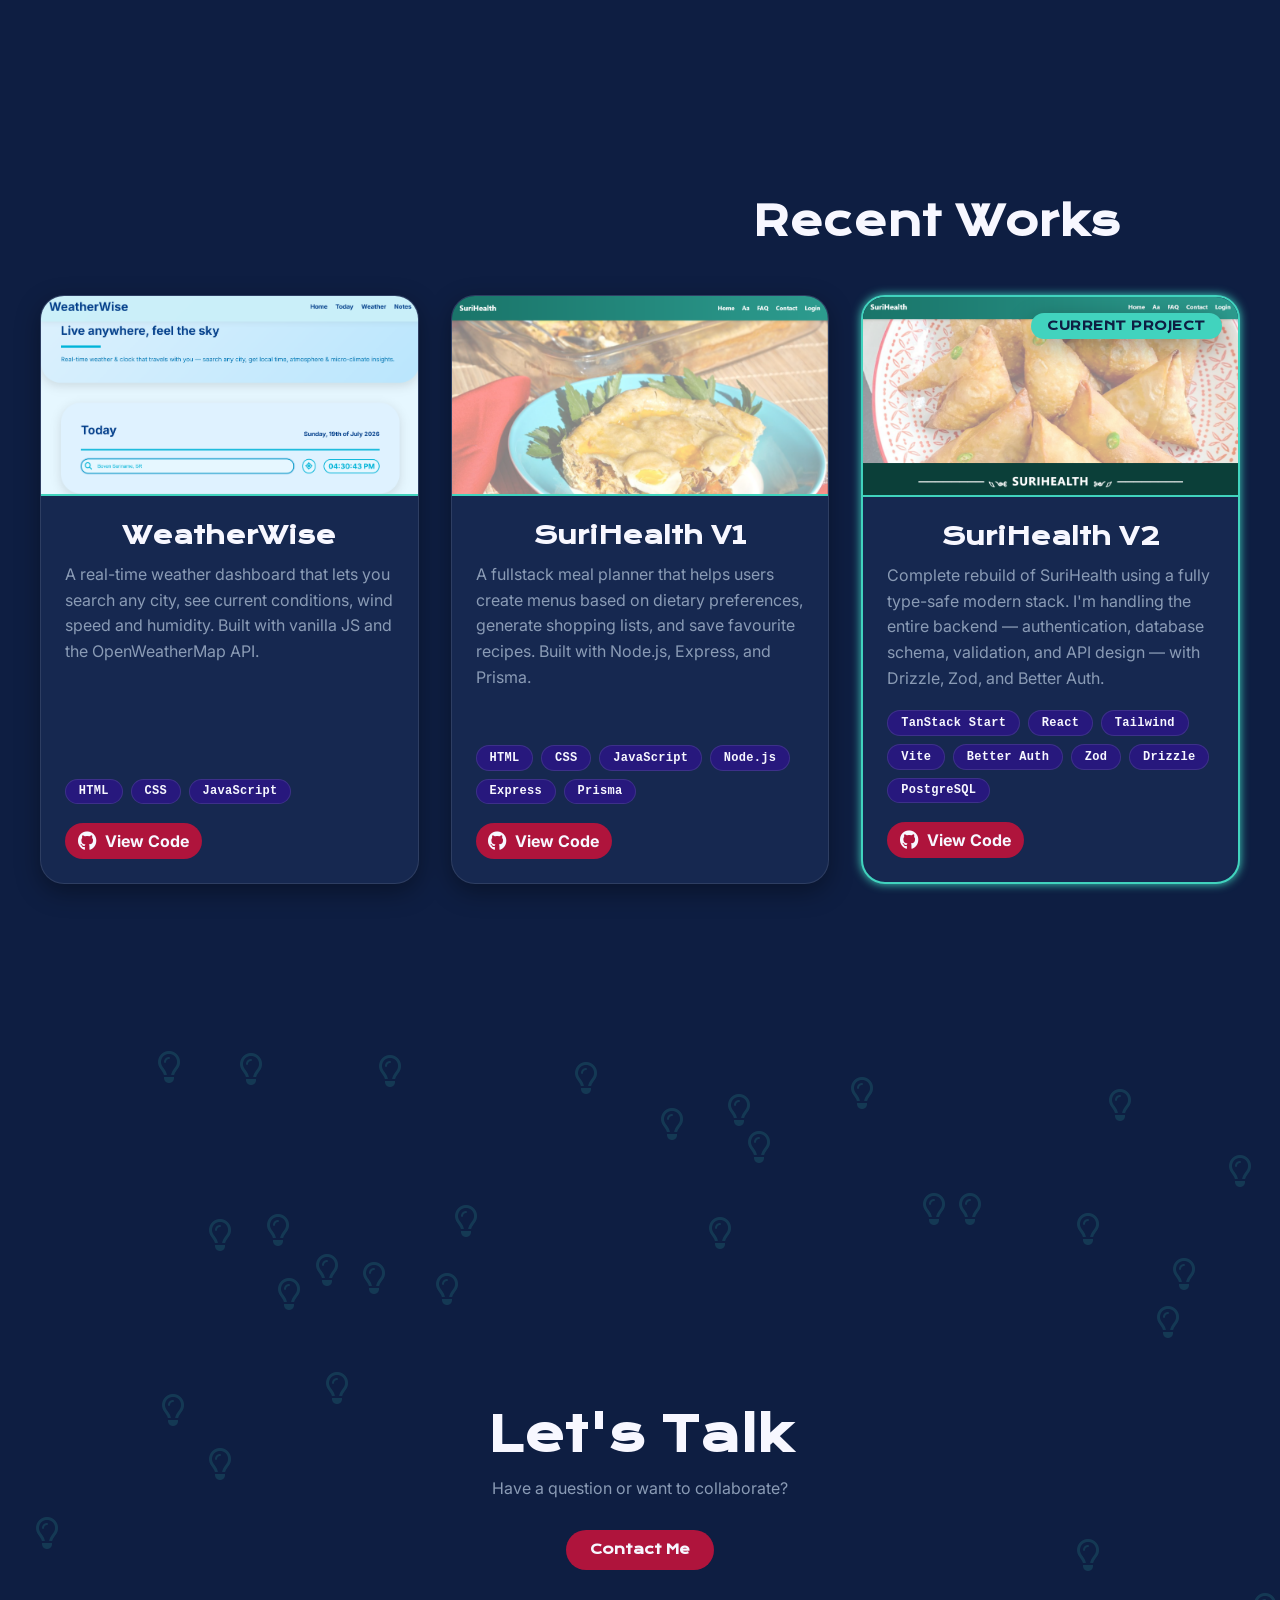
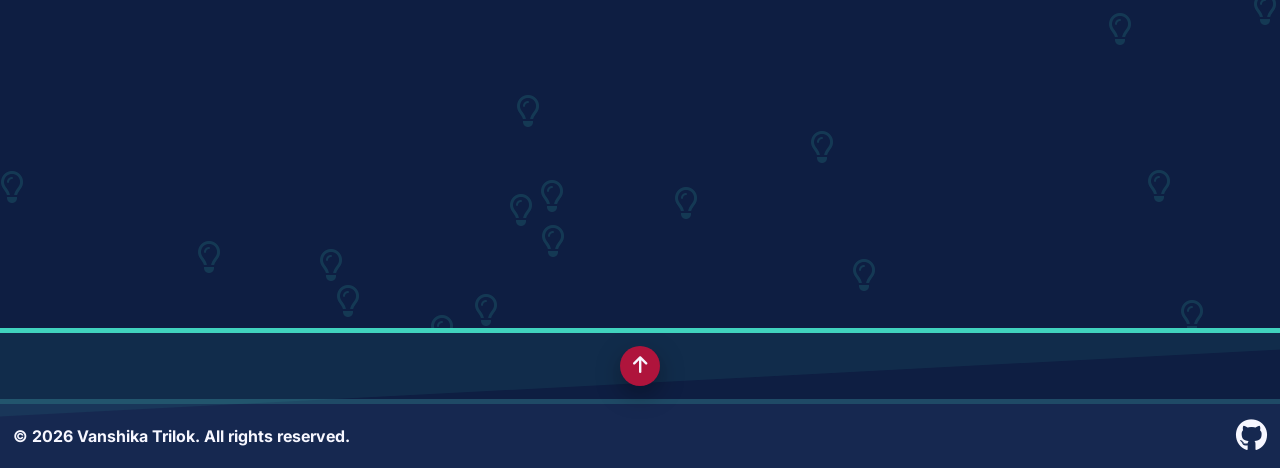
==== commit 73bbf698: "Updated <head>" ====
--- a/index.html
+++ b/index.html
@@ -3,9 +3,26 @@
     <head>
         <meta charset="UTF-8">
         <meta name="viewport" content="width=device-width, initial-scale=1.0">
-        <title>V's Portfolio</title>
+        <title>Vanshika Trilok</title>
+
+        <!-- Icons -->
+        <link rel="icon" type="image/x-icon" href="/img/favicon.ico?v">
+        <link rel="icon" type="image/png" sizes="32x32" href="/img/favicon-32x32.png?v">
+        <link rel="icon" type="image/png" sizes="16x16" href="/img/favicon-16x16.png?v">
+        <link rel="apple-touch-icon" sizes="180x180" href="/img/apple-touch-icon.png?v">
+        <link rel="manifest" href="/img/site.webmanifest?v">
+
+        <!-- Open Graph -->
+        <meta property="og:type" content="website" />
+        <meta property="og:title" content="Vanshika Trilok" />
+        <meta property="og:description" content="Hi, I'm @viraitrisha — I design and build things for the web." />
+        <meta property="og:url" content="https://viraitrisha.github.io" />
+        <meta property="og:image" content="https://viraitrisha.github.io/img/og-home.png" />
+        <meta property="og:image:width" content="1200" />
+        <meta property="og:image:height" content="630" />
+
+        <!-- Stylesheets -->
         <link rel="stylesheet" href="/css/main.css">
-        <link type="image/x-icon" rel="icon" href="/img/favicon.ico">
         <link href="https://fonts.googleapis.com/css2?family=Inter:opsz@14..32&display=swap" rel="stylesheet" />
         <link href="https://fonts.googleapis.com/css2?family=Krona+One&display=swap" rel="stylesheet">
         <link rel="stylesheet" href="https://cdnjs.cloudflare.com/ajax/libs/font-awesome/6.5.1/css/all.min.css">
--- a/css/main.css
+++ b/css/main.css
@@ -1283,4 +1283,147 @@
     .contact-container p {
         font-size: 0.95rem;
     }
+}
+
+/* Small Mobile */
+@media (max-width: 480px) {
+    h1 { 
+        font-size: 2rem; 
+    }
+
+    h2 { 
+        font-size: 1.2rem; 
+    }
+
+    h3 { 
+        font-size: 1.1rem; 
+    }
+
+    .logo { 
+        width: 2.5rem; 
+    }
+
+    .hero-section {
+        min-height: 70vh;
+        border-bottom-left-radius: 1.5rem;
+        border-bottom-right-radius: 1.5rem;
+    }
+
+    .hero-container { 
+        padding: 0.8rem; 
+    }
+
+    .hero-image { 
+        max-width: 160px; 
+    }
+
+    .hero-content h1 { 
+        font-size: 2rem; 
+    }
+
+    .hero-content h2 { 
+        font-size: 1.1rem; 
+    }
+
+    .hero-content p { 
+        font-size: 0.9rem; 
+    }
+
+    .about-section { 
+        padding: 1rem; 
+    }
+
+    .about-container { 
+        gap: 1.5rem; 
+    }
+
+    .about-text h2 { 
+        font-size: 1.8rem; 
+    }
+
+    .intro-text { 
+        font-size: 0.9rem; 
+    }
+
+    .stats-grid { 
+        gap: 0.6rem; 
+    }
+
+    .stat-item { 
+        padding: 0.8rem 0.5rem; 
+    }
+
+    .stat-number { 
+        font-size: 1.4rem; 
+    }
+
+    .avatar-container { 
+        width: 180px; height: 180px; 
+    }
+
+    .works-section { 
+        padding: 1rem; 
+    }
+
+    .works-section h2 {
+        font-size: 1.6rem;
+        margin-right: 0;
+        margin-left: 0;
+    }
+
+    .works-container { 
+        gap: 1rem; 
+    }
+
+    .work-card { 
+        border-radius: 1rem; 
+    }
+
+    .work-info { 
+        padding: 1rem; 
+    }
+
+    .work-info h3 { 
+        font-size: 1.2rem; 
+    }
+
+    .work-info p { 
+        font-size: 0.85rem; 
+    }
+
+    .contact-section { 
+        min-height: 60vh; padding: 1rem; 
+    }
+
+    .contact-container h2 { 
+        font-size: 1.8rem; 
+    }
+
+    .contact-container p { 
+        font-size: 0.85rem; 
+    }
+
+    .bulb { 
+        font-size: 1.5rem; 
+    }
+
+    .footer-bottom { 
+        flex-direction: column; text-align: center; 
+    }
+
+    .footer-bottom p { 
+        font-size: 0.8rem; 
+    }
+
+    .footer-bottom a { 
+        font-size: 1.5rem; 
+    }
+
+    header { 
+        padding: 0.5rem; 
+    }
+
+    #contact-btn { 
+        font-size: 0.8rem; padding: 0.4rem 0.8rem; 
+}
 }
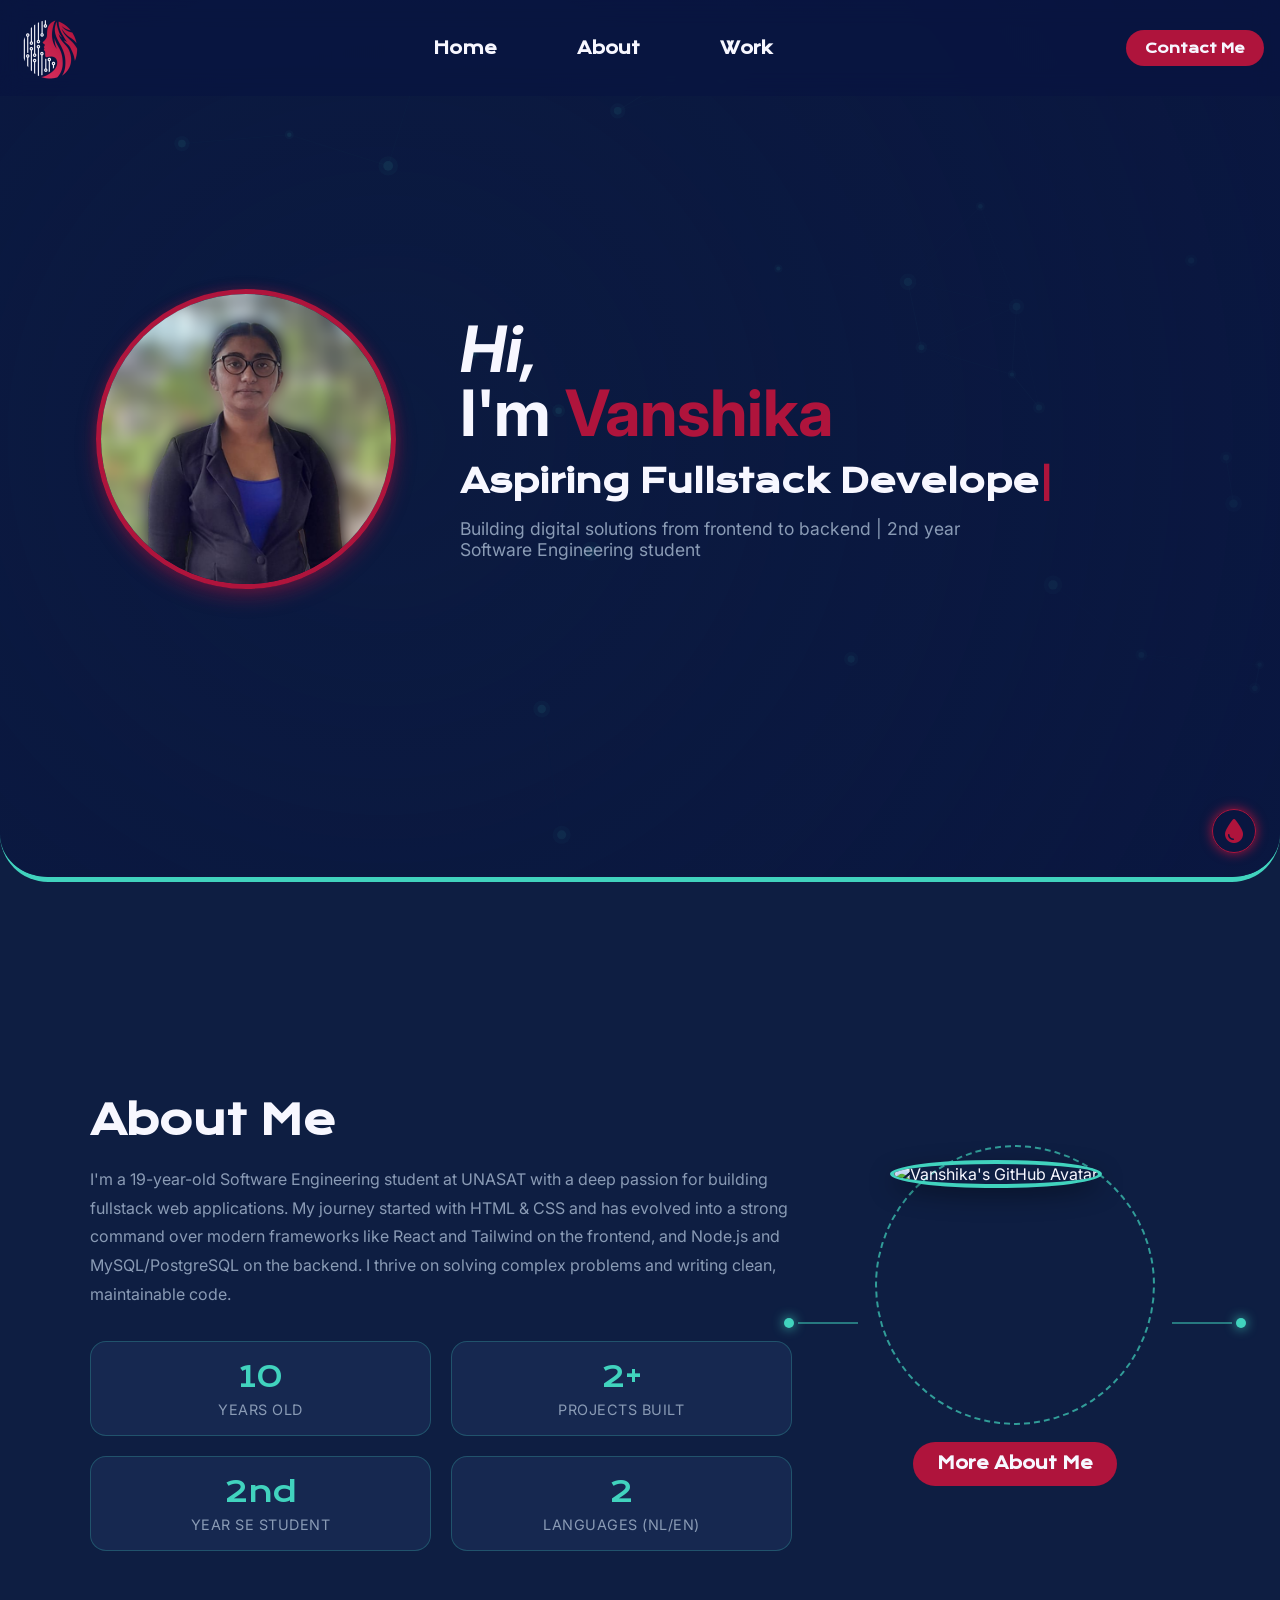
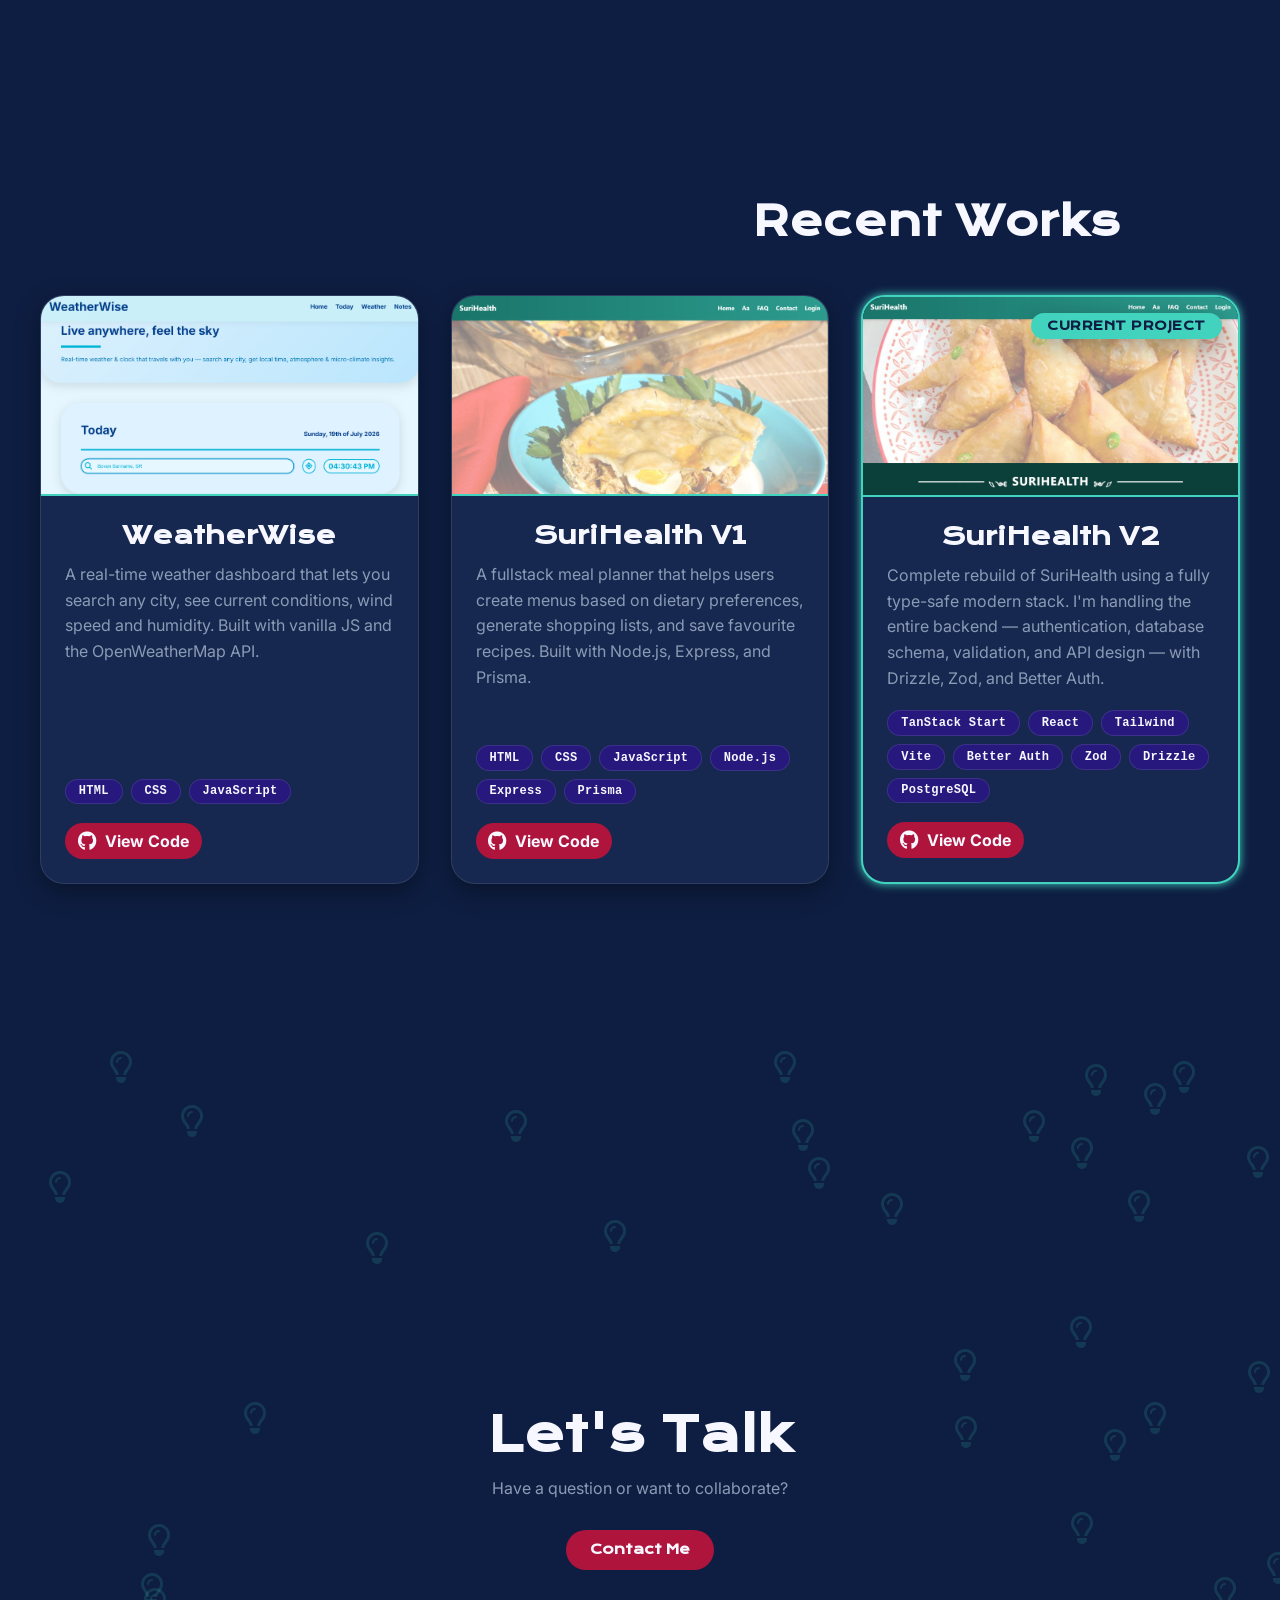
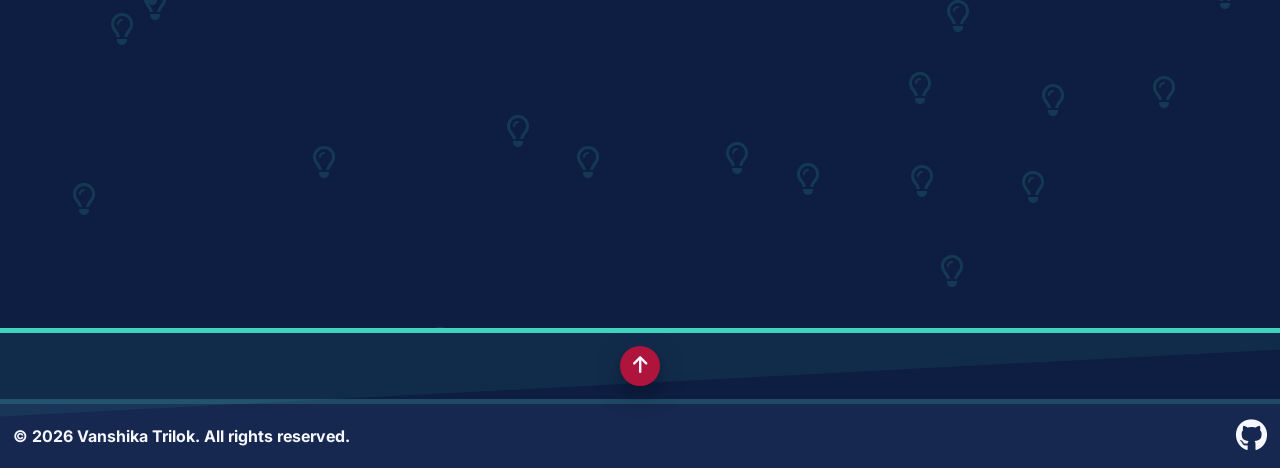
==== commit a09a4d21: "Updated icons" ====
--- a/index.html
+++ b/index.html
@@ -6,10 +6,8 @@
         <title>Vanshika Trilok</title>
 
         <!-- Icons -->
-        <link rel="icon" type="image/x-icon" href="/img/favicon.ico?v">
-        <link rel="icon" type="image/png" sizes="32x32" href="/img/favicon-32x32.png?v">
-        <link rel="icon" type="image/png" sizes="16x16" href="/img/favicon-16x16.png?v">
-        <link rel="apple-touch-icon" sizes="180x180" href="/img/apple-touch-icon.png?v">
+        <link rel="icon" href="/img/favicon.ico?v" sizes="32x32">
+        <link rel="apple-touch-icon" href="/img/apple-touch-icon.png?v">
         <link rel="manifest" href="/img/site.webmanifest?v">
 
         <!-- Open Graph -->
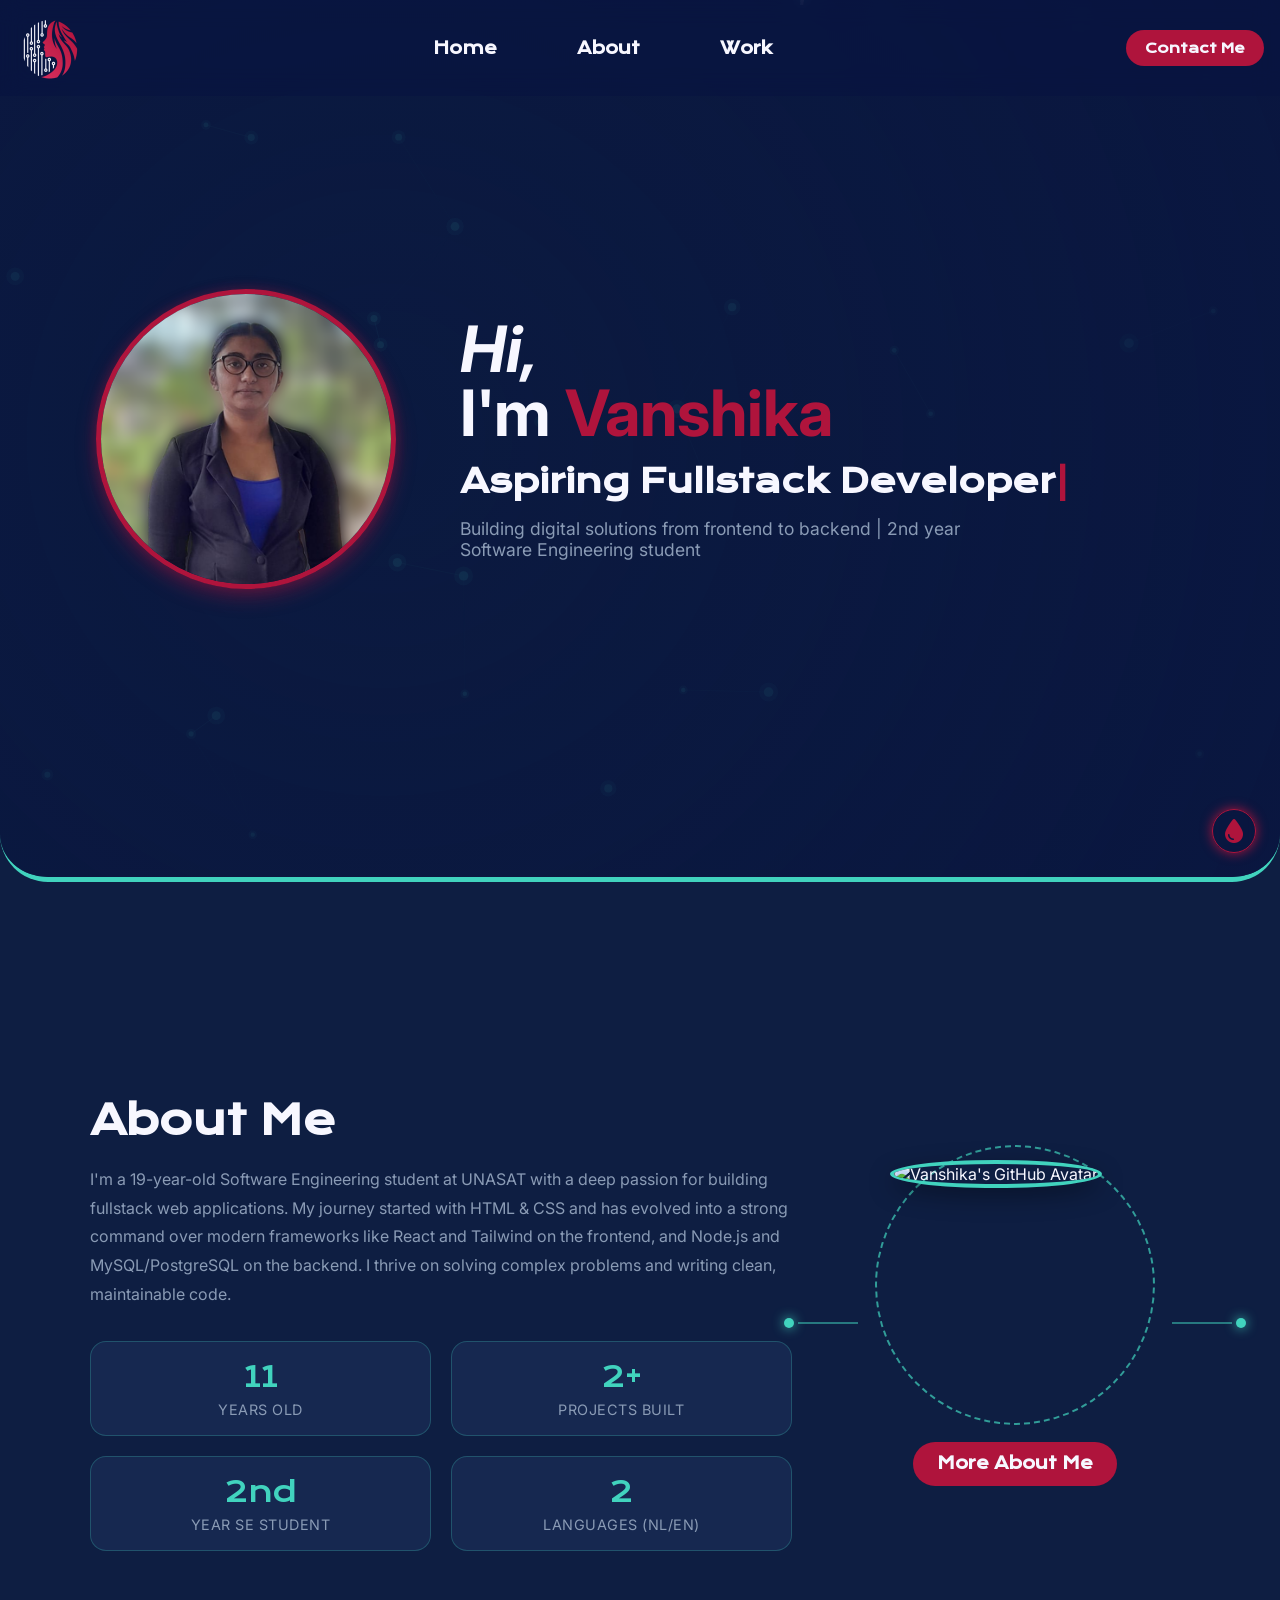
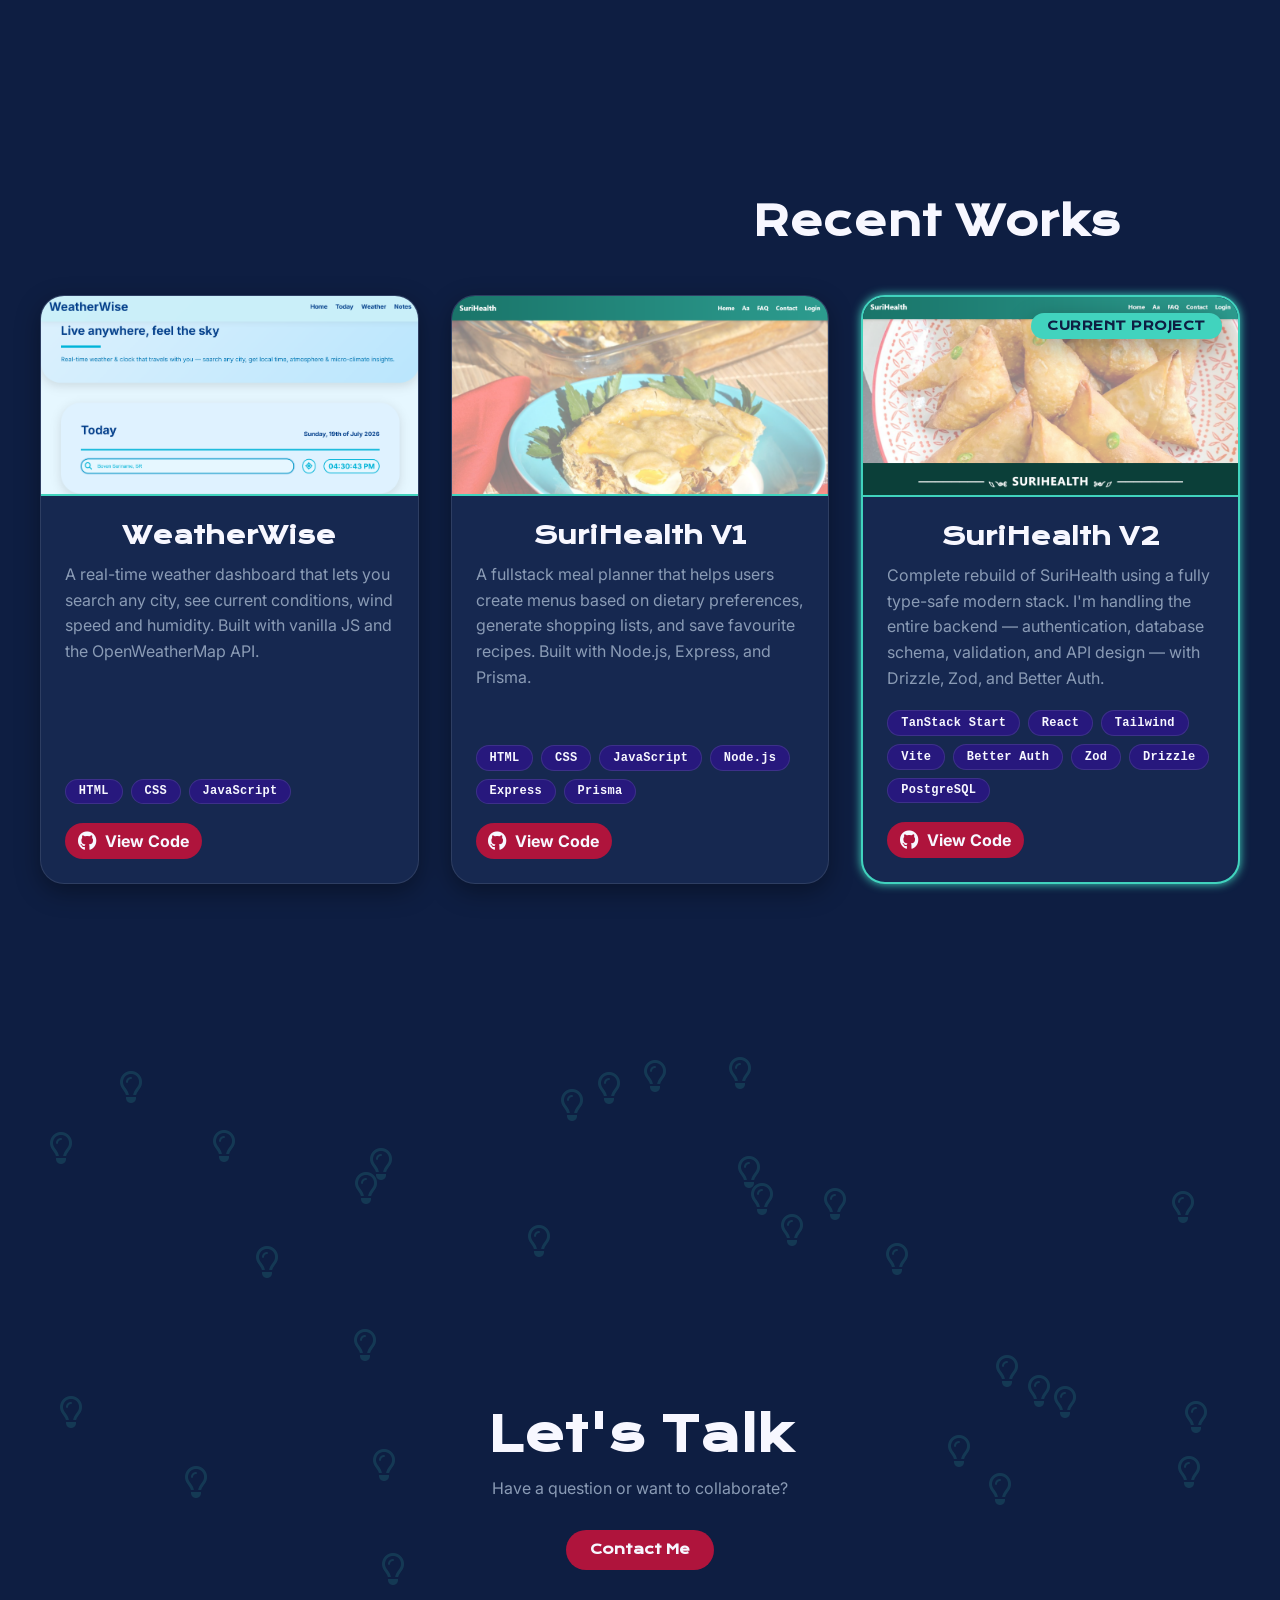
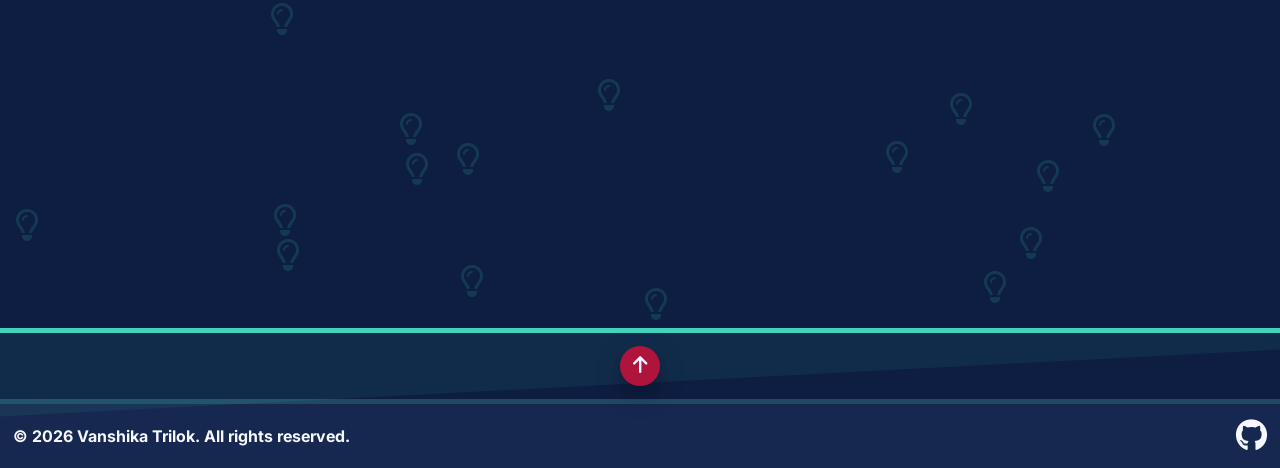
==== commit 907caba4: "Updated Icons" ====
--- a/index.html
+++ b/index.html
@@ -7,6 +7,7 @@
 
         <!-- Icons -->
         <link rel="icon" href="/img/favicon.ico?v" sizes="32x32">
+        <link rel="icon" href="/img/favicon.svg?v" type="image/svg+xml">
         <link rel="apple-touch-icon" href="/img/apple-touch-icon.png?v">
         <link rel="manifest" href="/img/site.webmanifest?v">
 
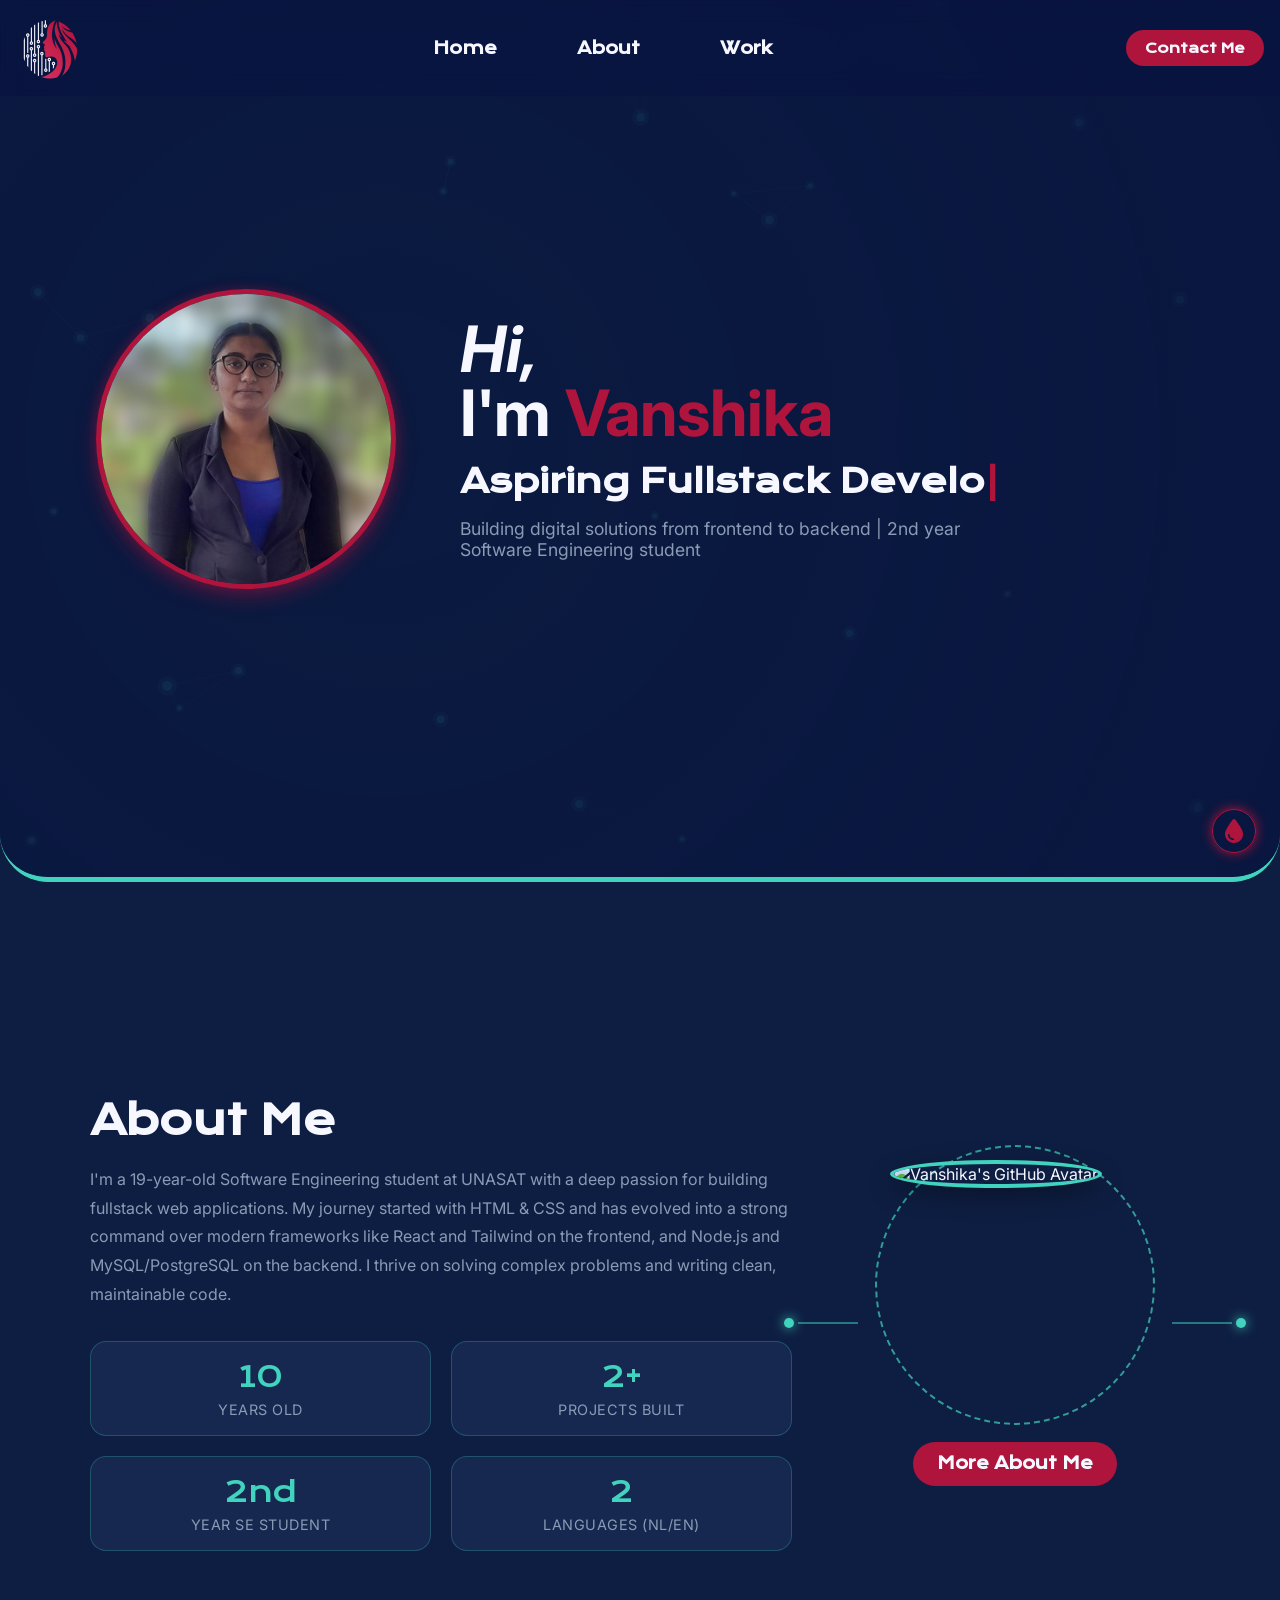
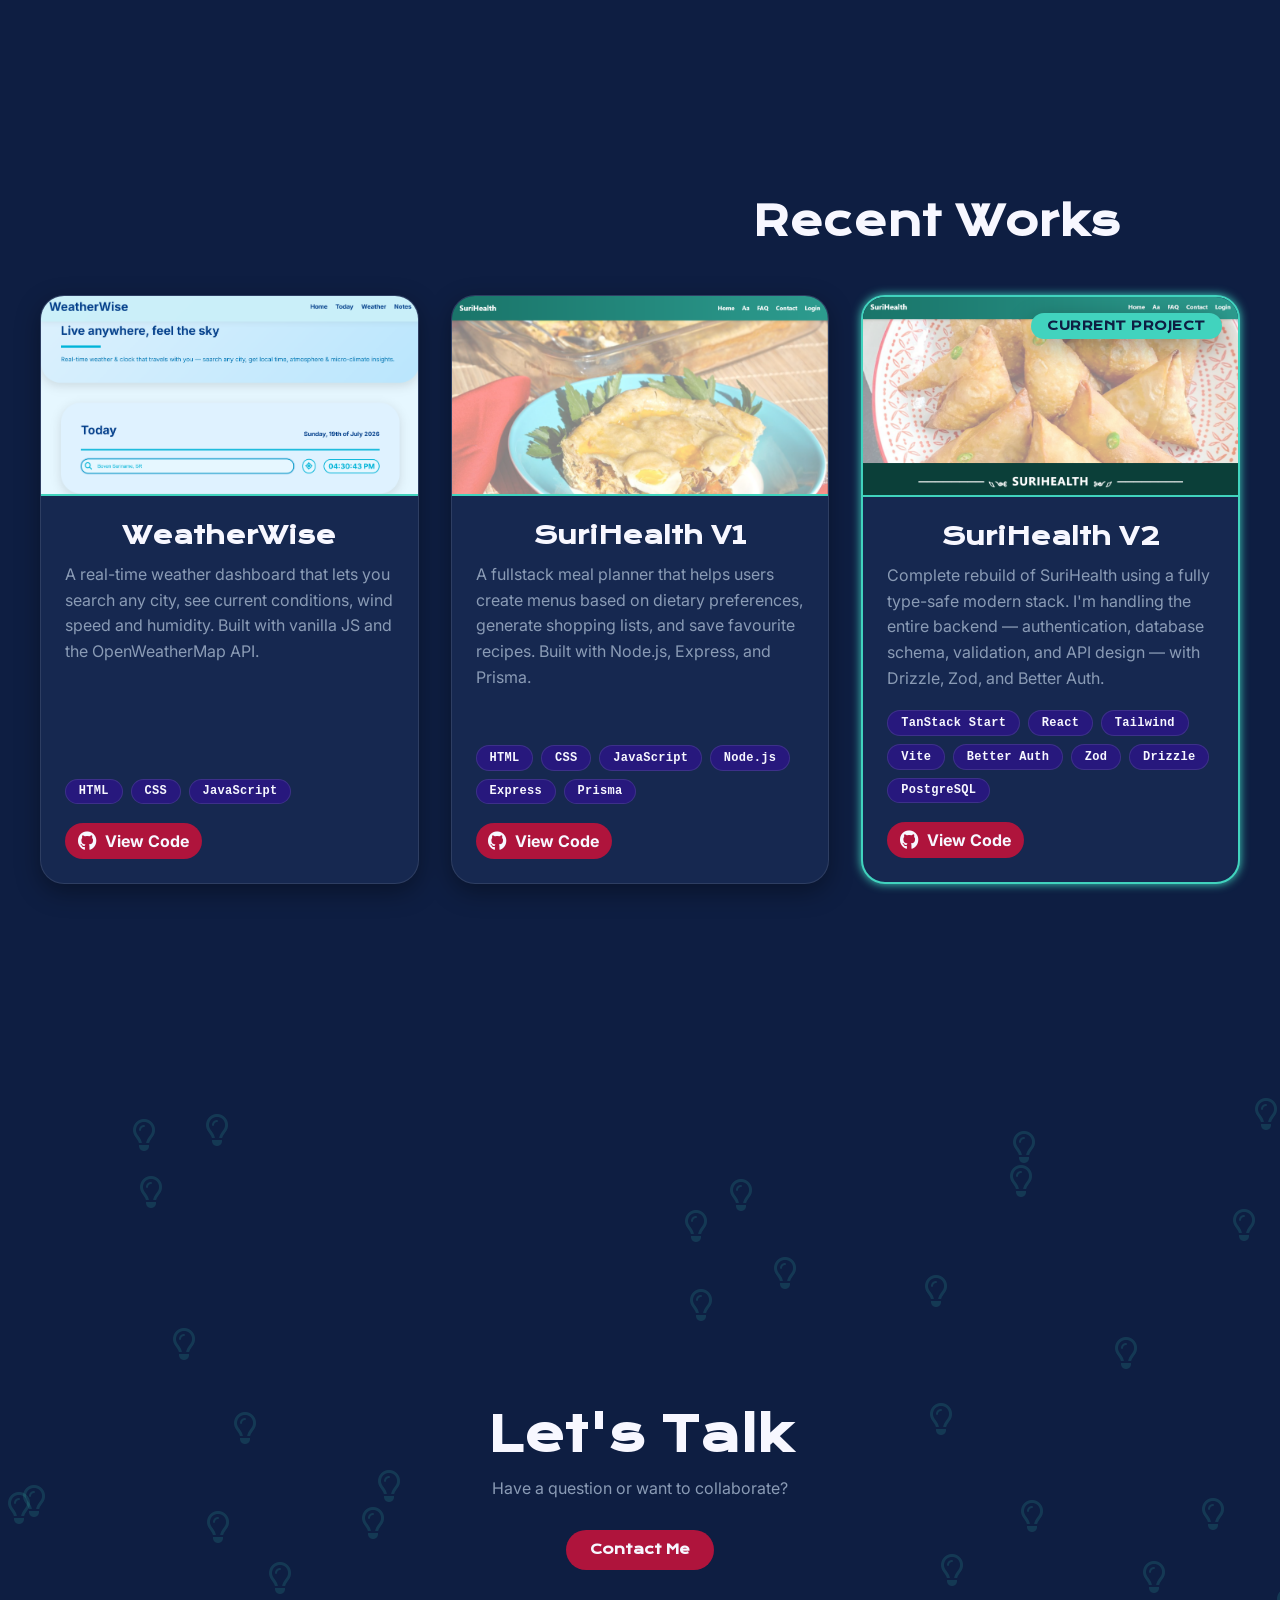
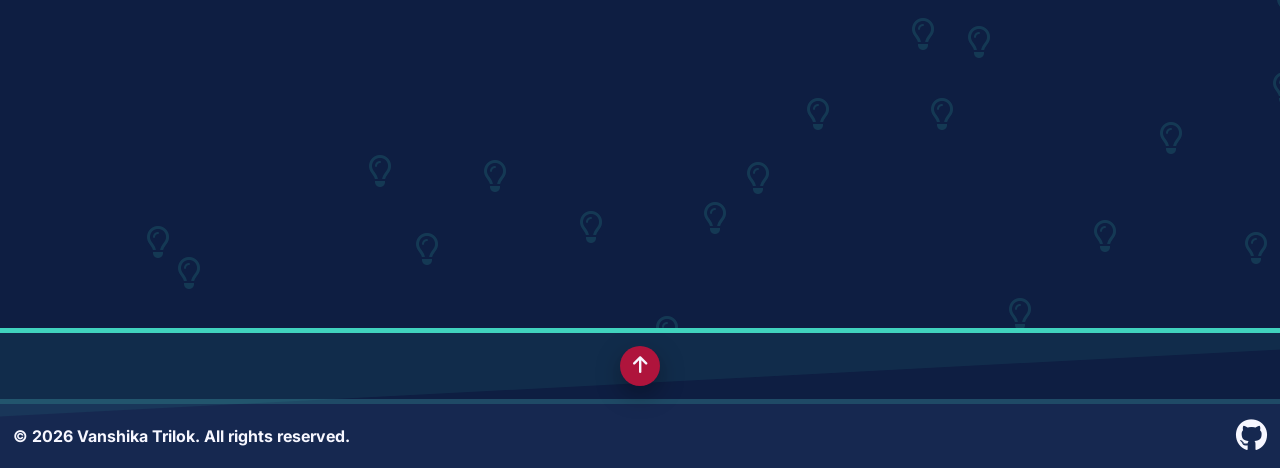
==== commit f9f7897a: "Modified" ====
--- a/index.html
+++ b/index.html
@@ -3,22 +3,31 @@
     <head>
         <meta charset="UTF-8">
         <meta name="viewport" content="width=device-width, initial-scale=1.0">
-        <title>Vanshika Trilok</title>
+        <title>Vanshika Trilok — Fullstack Developer</title>
+        <meta name="description" content="Hi, I'm Vanshika — a designer and developer crafting modern, accessible websites and web experiences. Explore selected projects and get in touch.">
 
         <!-- Icons -->
         <link rel="icon" href="/img/favicon.ico?v" sizes="32x32">
+        <link rel="icon" href="/img/favicon.png?v" sizes="32x32">
         <link rel="icon" href="/img/favicon.svg?v" type="image/svg+xml">
         <link rel="apple-touch-icon" href="/img/apple-touch-icon.png?v">
         <link rel="manifest" href="/img/site.webmanifest?v">
 
         <!-- Open Graph -->
         <meta property="og:type" content="website" />
-        <meta property="og:title" content="Vanshika Trilok" />
-        <meta property="og:description" content="Hi, I'm @viraitrisha — I design and build things for the web." />
+        <meta property="og:site_name" content="Vanshika Trilok" />
+        <meta property="og:title" content="Vanshika Trilok — Fullstack Developer" />
+        <meta property="og:description" content="Hi, I'm Vanshika — a designer and developer crafting modern, accessible websites and web experiences. Explore selected projects and get in touch." />
         <meta property="og:url" content="https://viraitrisha.github.io" />
         <meta property="og:image" content="https://viraitrisha.github.io/img/og-home.png" />
         <meta property="og:image:width" content="1200" />
         <meta property="og:image:height" content="630" />
+
+        <!-- Twitter / X -->
+        <meta name="twitter:card" content="summary_large_image" />
+        <meta name="twitter:title" content="Vanshika Trilok — Fullstack Developer" />
+        <meta name="twitter:description" content="Hi, I'm Vanshika — a designer and developer crafting modern, accessible websites and web experiences. Explore selected projects and get in touch." />
+        <meta name="twitter:image" content="https://viraitrisha.github.io/img/og-home.png" />
 
         <!-- Stylesheets -->
         <link rel="stylesheet" href="/css/main.css">
--- a/css/main.css
+++ b/css/main.css
@@ -1322,7 +1322,7 @@
     }
 
     .hero-content h2 { 
-        font-size: 1.1rem; 
+        font-size: 1rem; 
     }
 
     .hero-content p { 
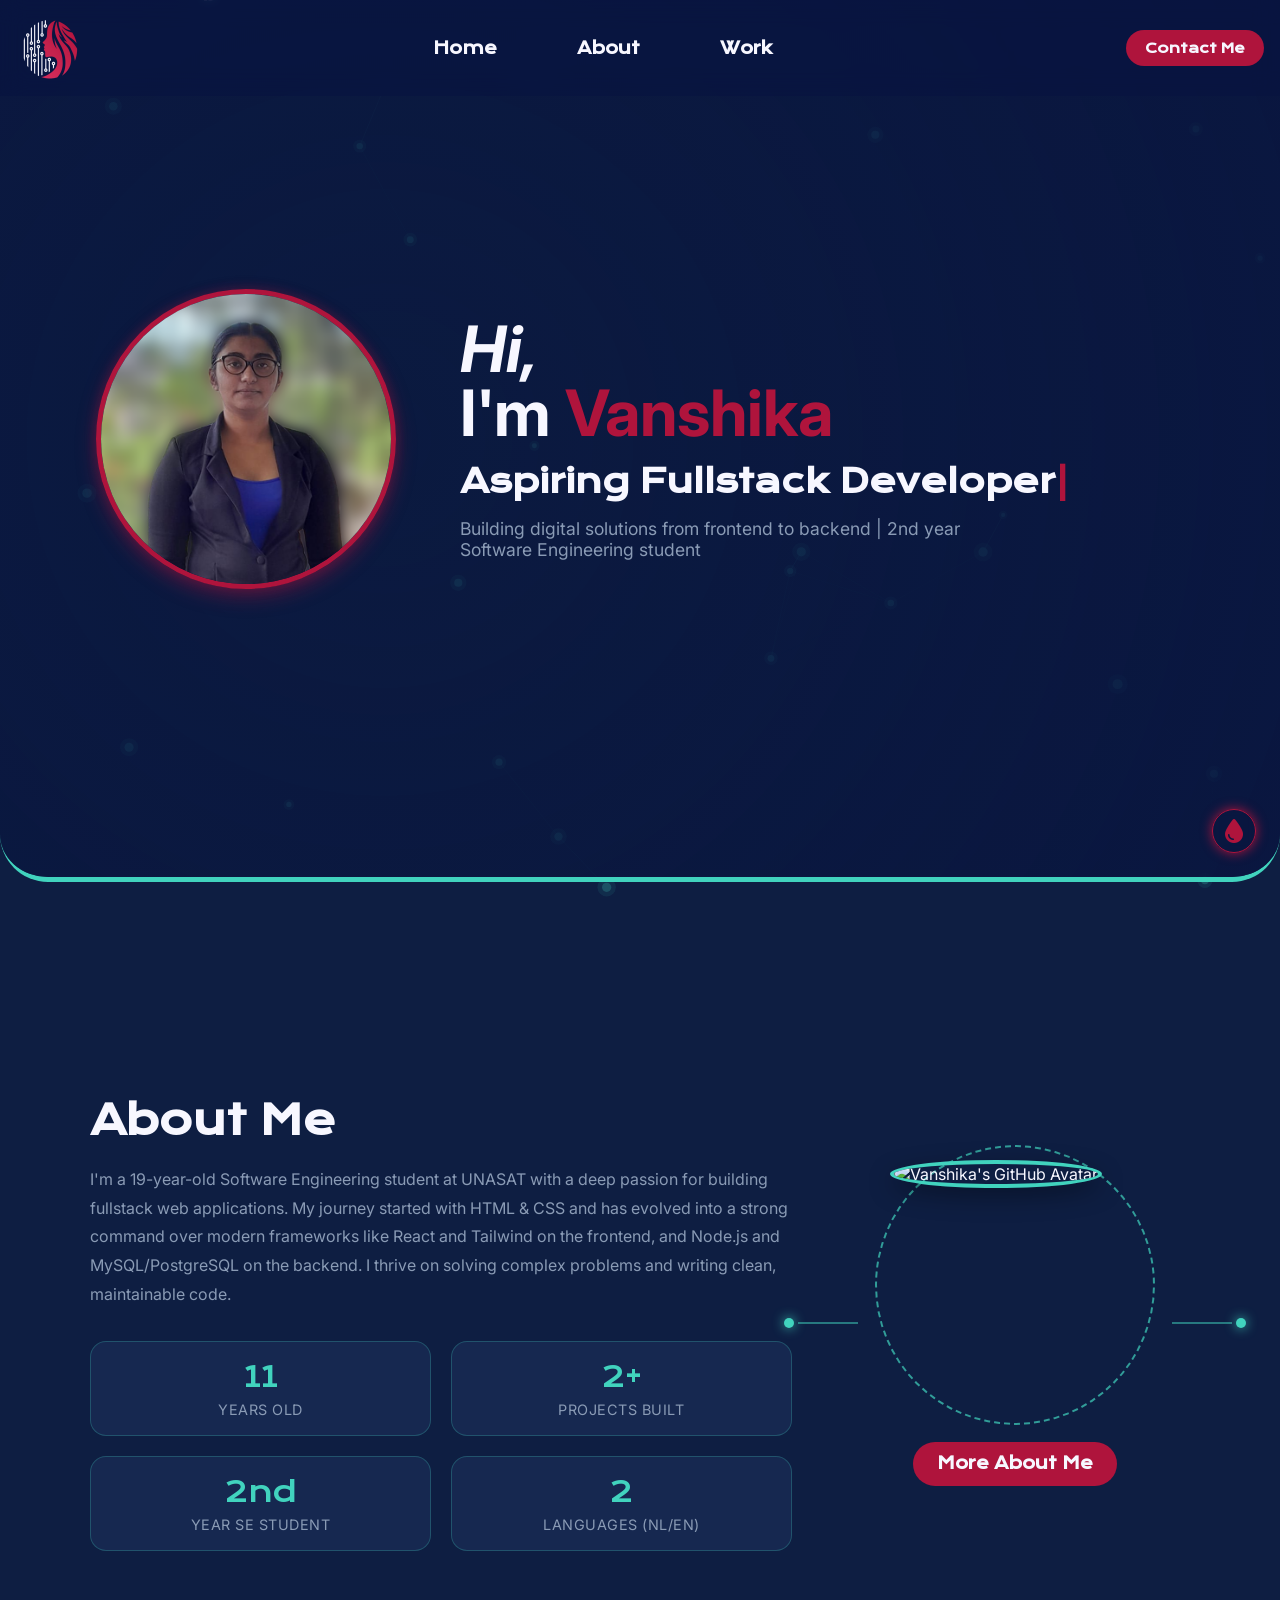
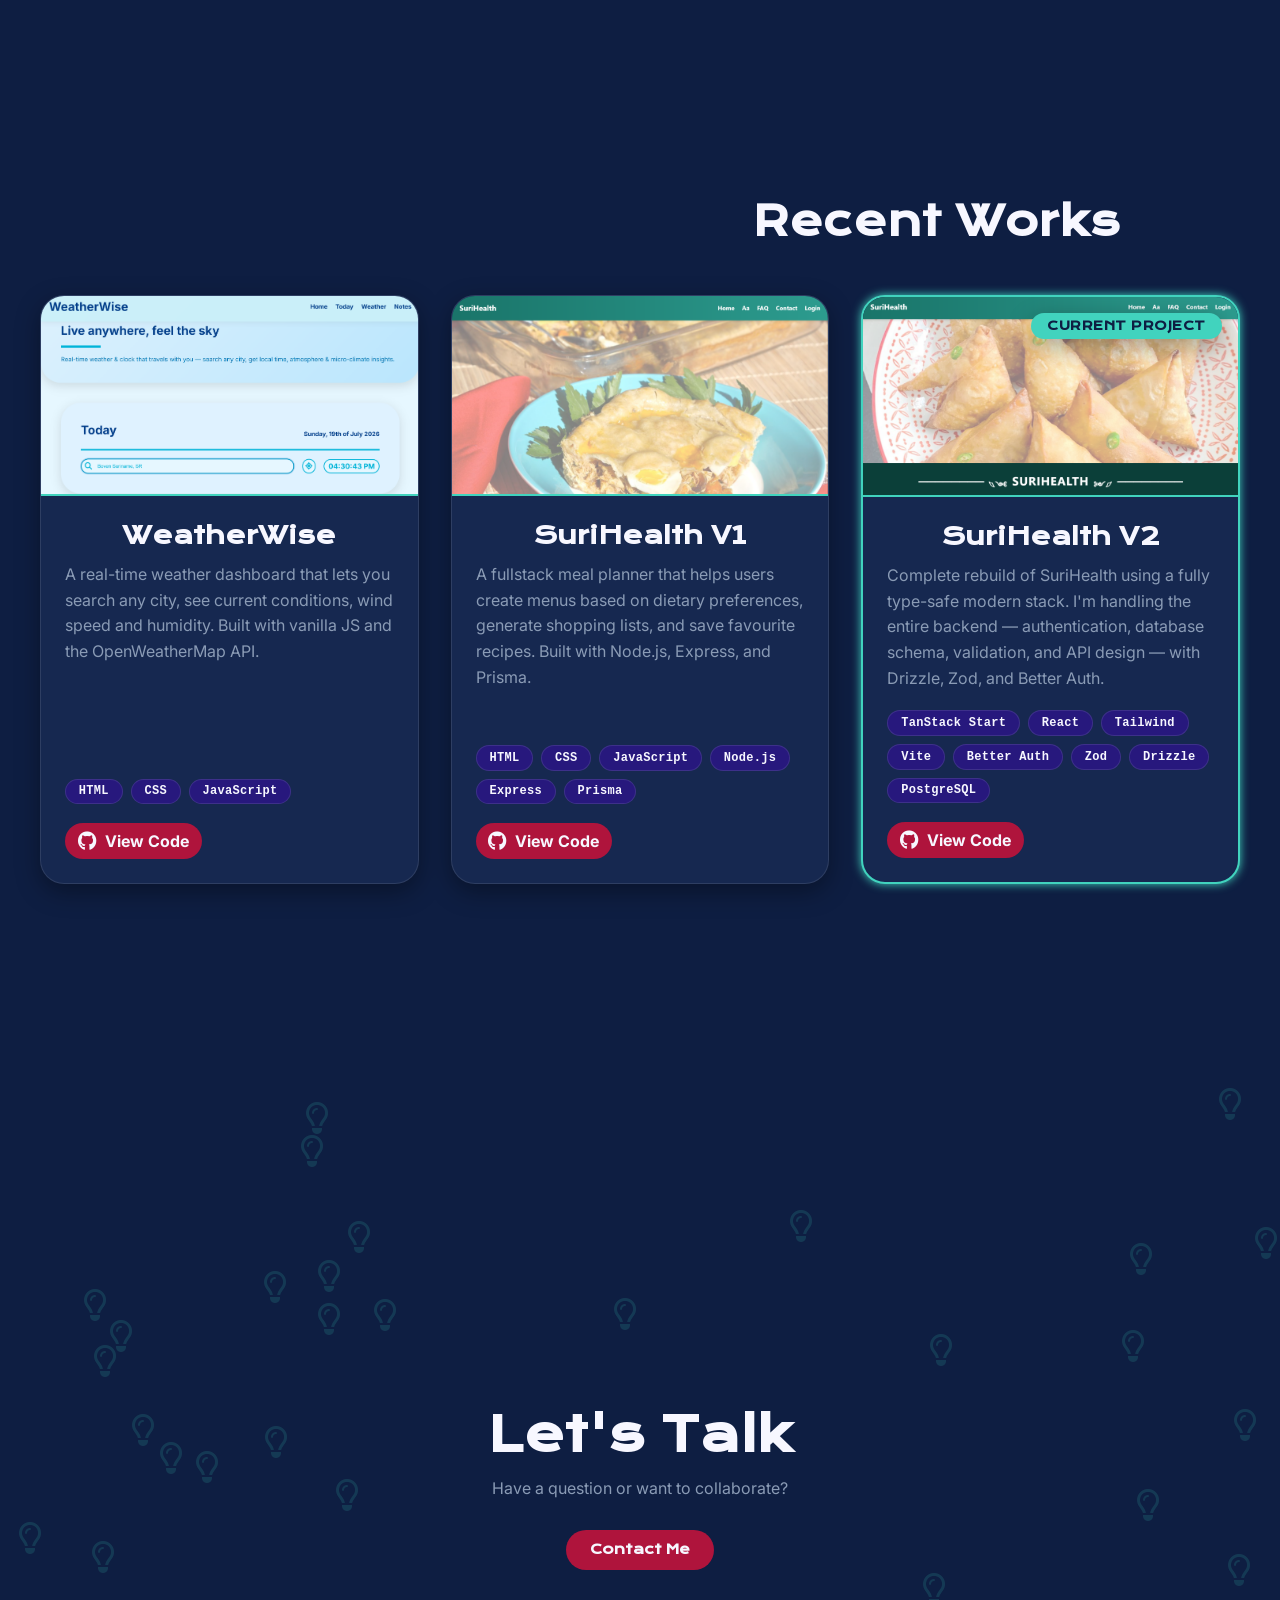
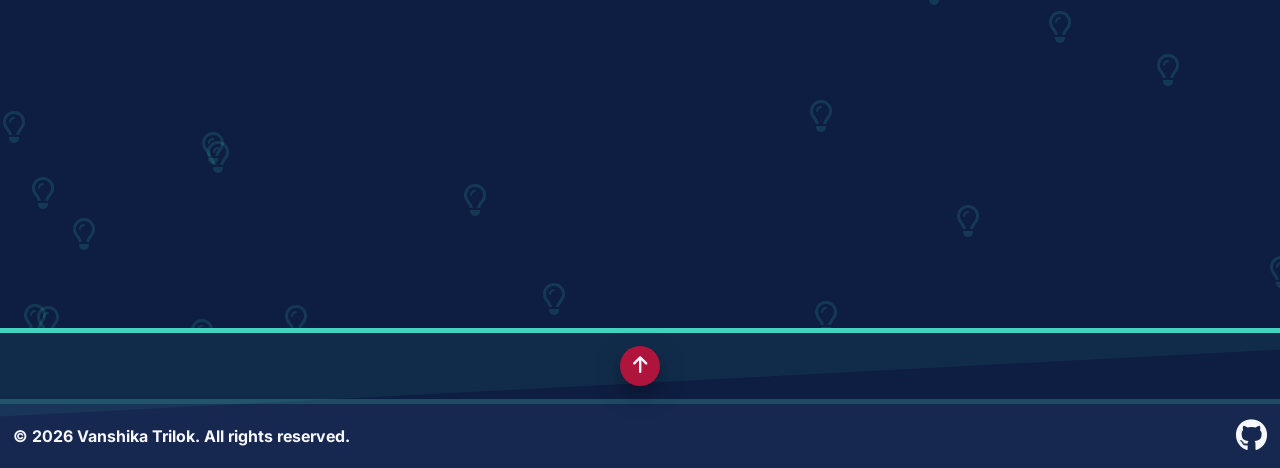
==== commit 99c1d692: "Updated Graph" ====
--- a/index.html
+++ b/index.html
@@ -28,7 +28,9 @@
         <meta name="twitter:title" content="Vanshika Trilok — Fullstack Developer" />
         <meta name="twitter:description" content="Hi, I'm Vanshika — a designer and developer crafting modern, accessible websites and web experiences. Explore selected projects and get in touch." />
         <meta name="twitter:image" content="https://viraitrisha.github.io/img/og-home.png" />
-
+        <meta name="twitter:image:width" content="1200" />
+        <meta name="twitter:image:height" content="630" />
+        
         <!-- Stylesheets -->
         <link rel="stylesheet" href="/css/main.css">
         <link href="https://fonts.googleapis.com/css2?family=Inter:opsz@14..32&display=swap" rel="stylesheet" />
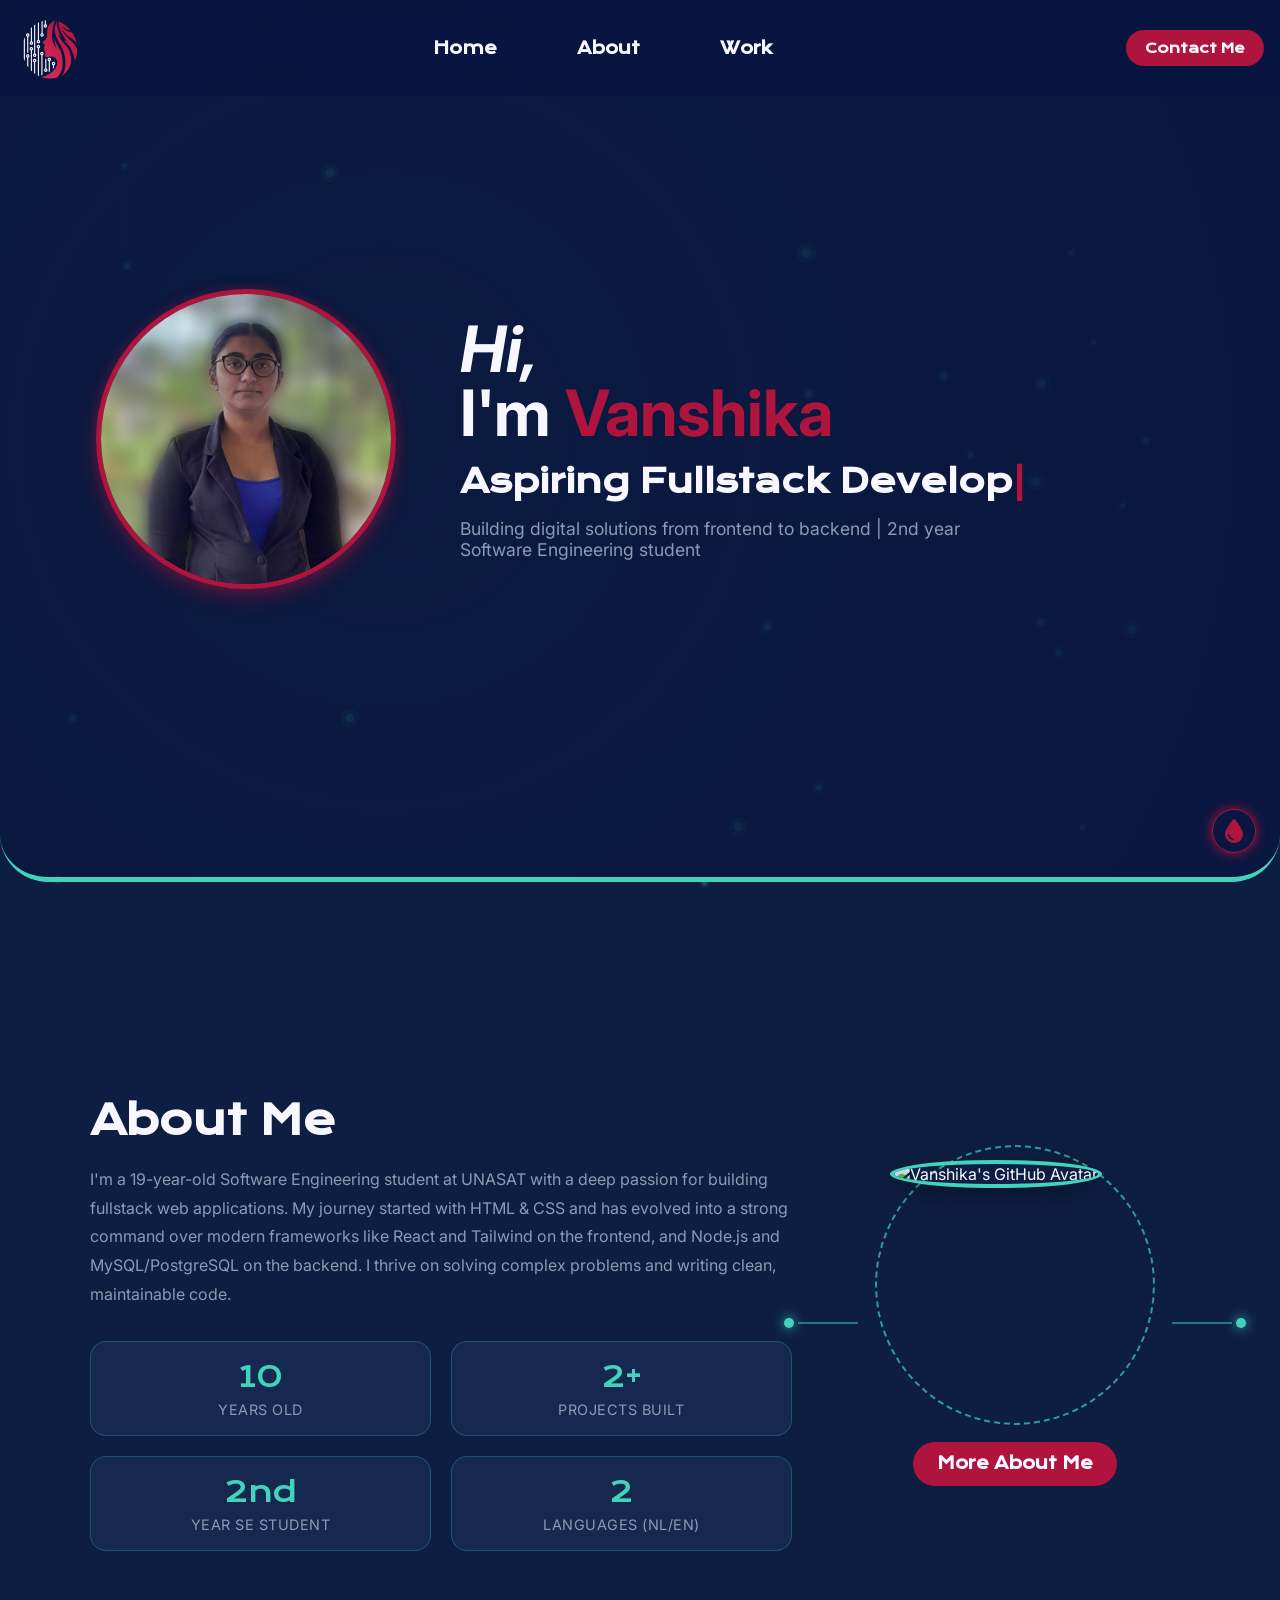
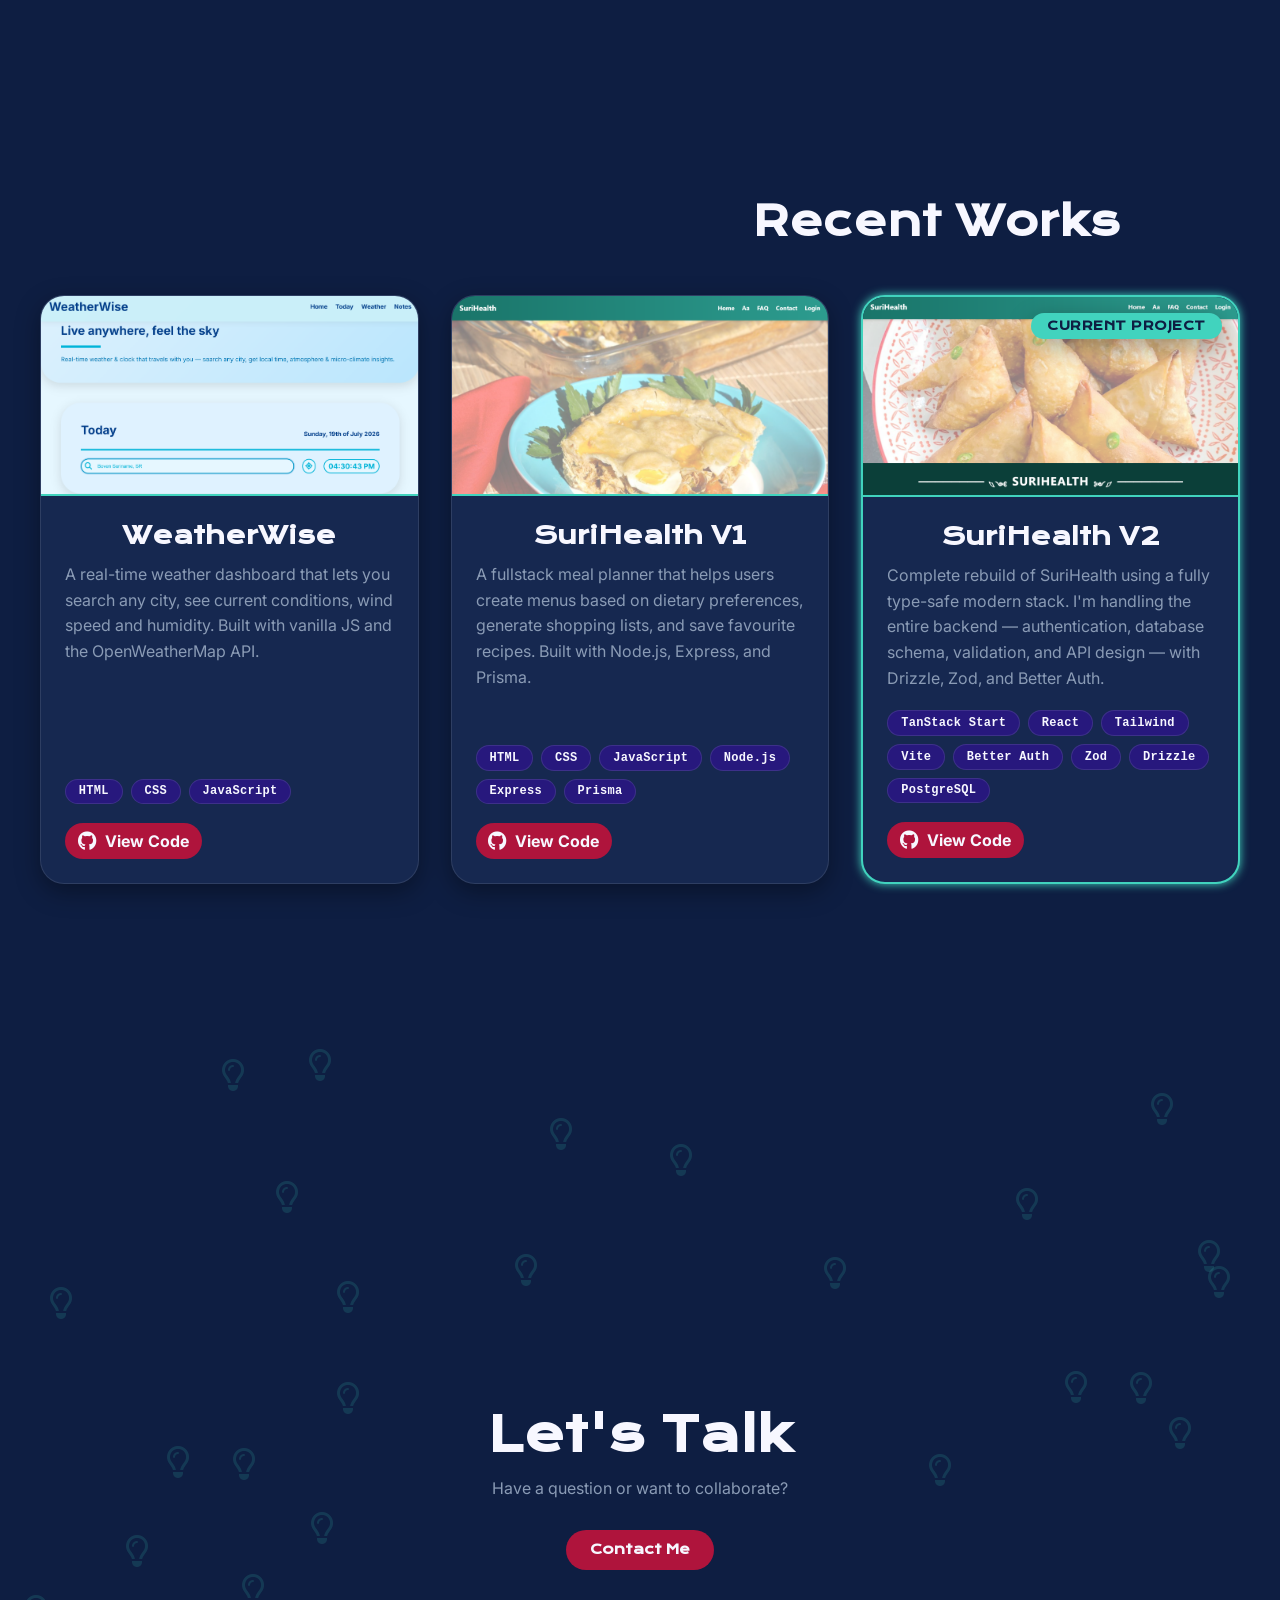
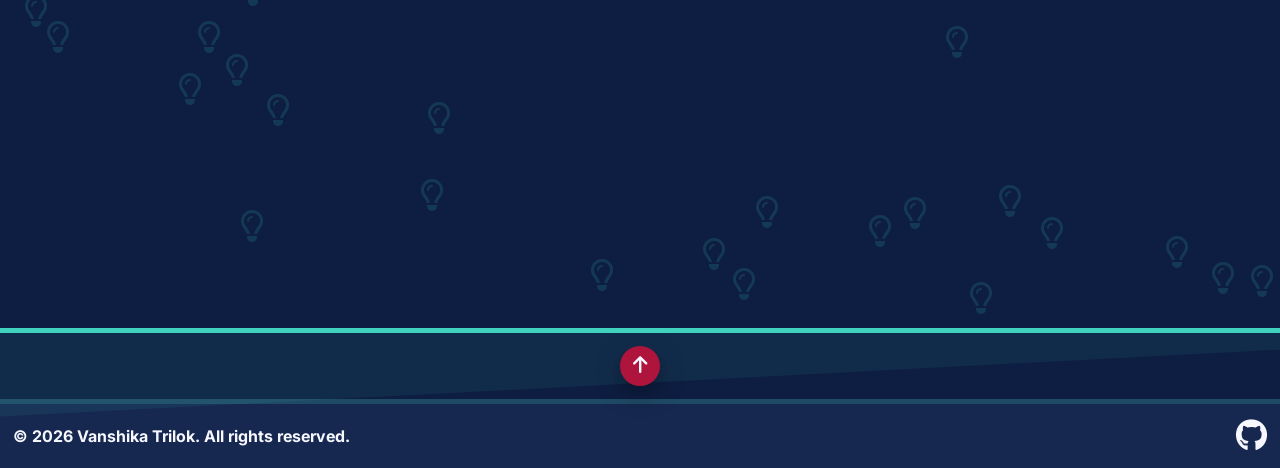
==== commit e9a76d68: "Open Graph Updated" ====
--- a/index.html
+++ b/index.html
@@ -19,7 +19,7 @@
         <meta property="og:title" content="Vanshika Trilok — Fullstack Developer" />
         <meta property="og:description" content="Hi, I'm Vanshika — a designer and developer crafting modern, accessible websites and web experiences. Explore selected projects and get in touch." />
         <meta property="og:url" content="https://viraitrisha.github.io" />
-        <meta property="og:image" content="https://viraitrisha.github.io/img/og-home.png" />
+        <meta property="og:image" content="https://viraitrisha.github.io/img/og-image.png" />
         <meta property="og:image:width" content="1200" />
         <meta property="og:image:height" content="630" />
 
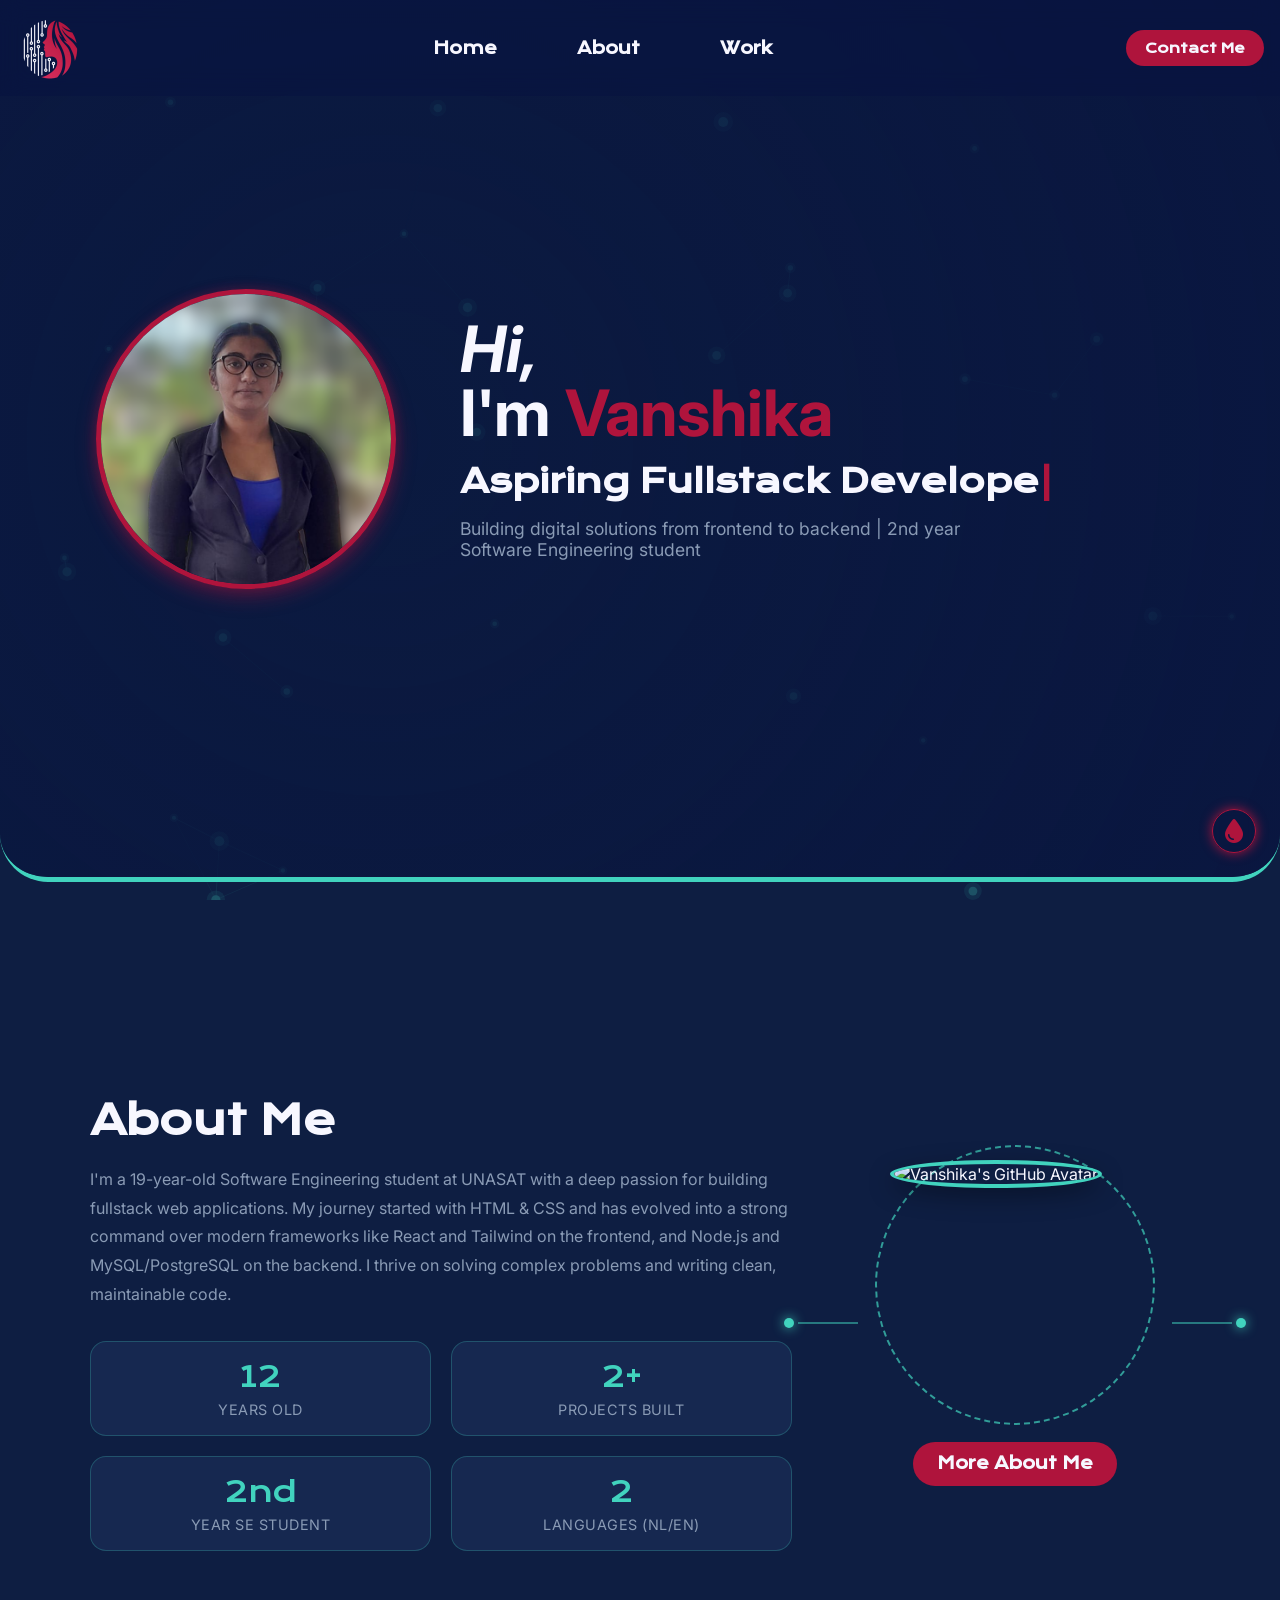
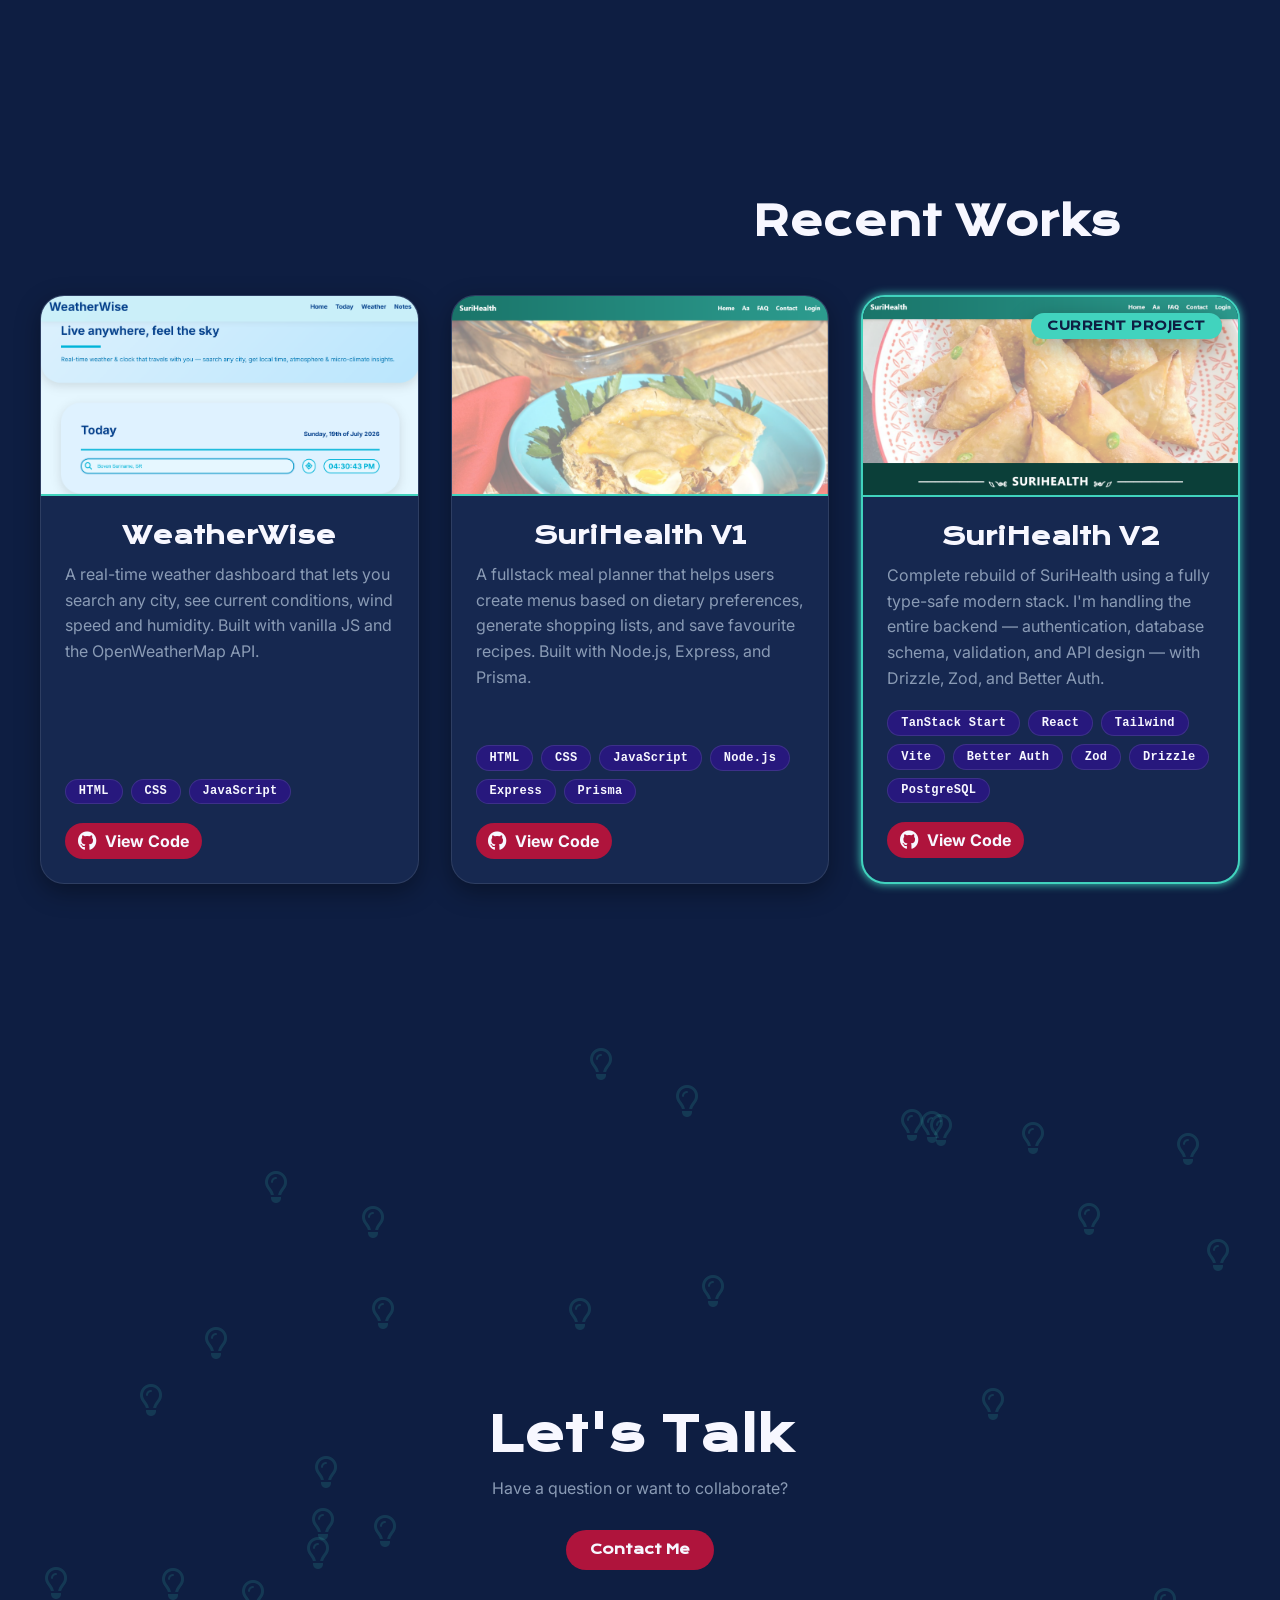
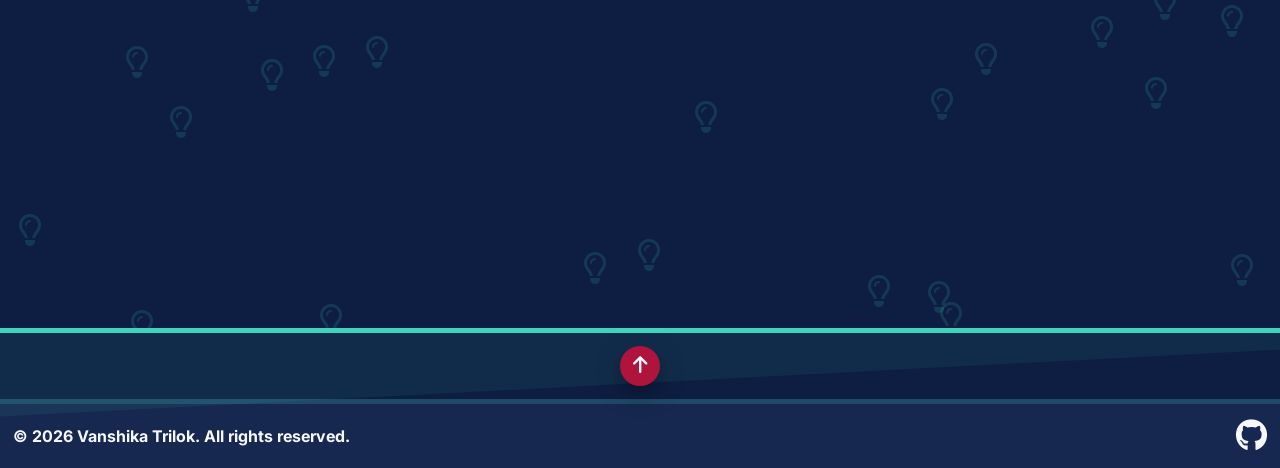
==== commit 70da09bf: "Open Graph Updated" ====
--- a/index.html
+++ b/index.html
@@ -19,7 +19,7 @@
         <meta property="og:title" content="Vanshika Trilok — Fullstack Developer" />
         <meta property="og:description" content="Hi, I'm Vanshika — a designer and developer crafting modern, accessible websites and web experiences. Explore selected projects and get in touch." />
         <meta property="og:url" content="https://viraitrisha.github.io" />
-        <meta property="og:image" content="https://viraitrisha.github.io/img/og-image.png" />
+        <meta property="og:image" content="https://viraitrisha.github.io/img/og-home.png" />
         <meta property="og:image:width" content="1200" />
         <meta property="og:image:height" content="630" />
 
